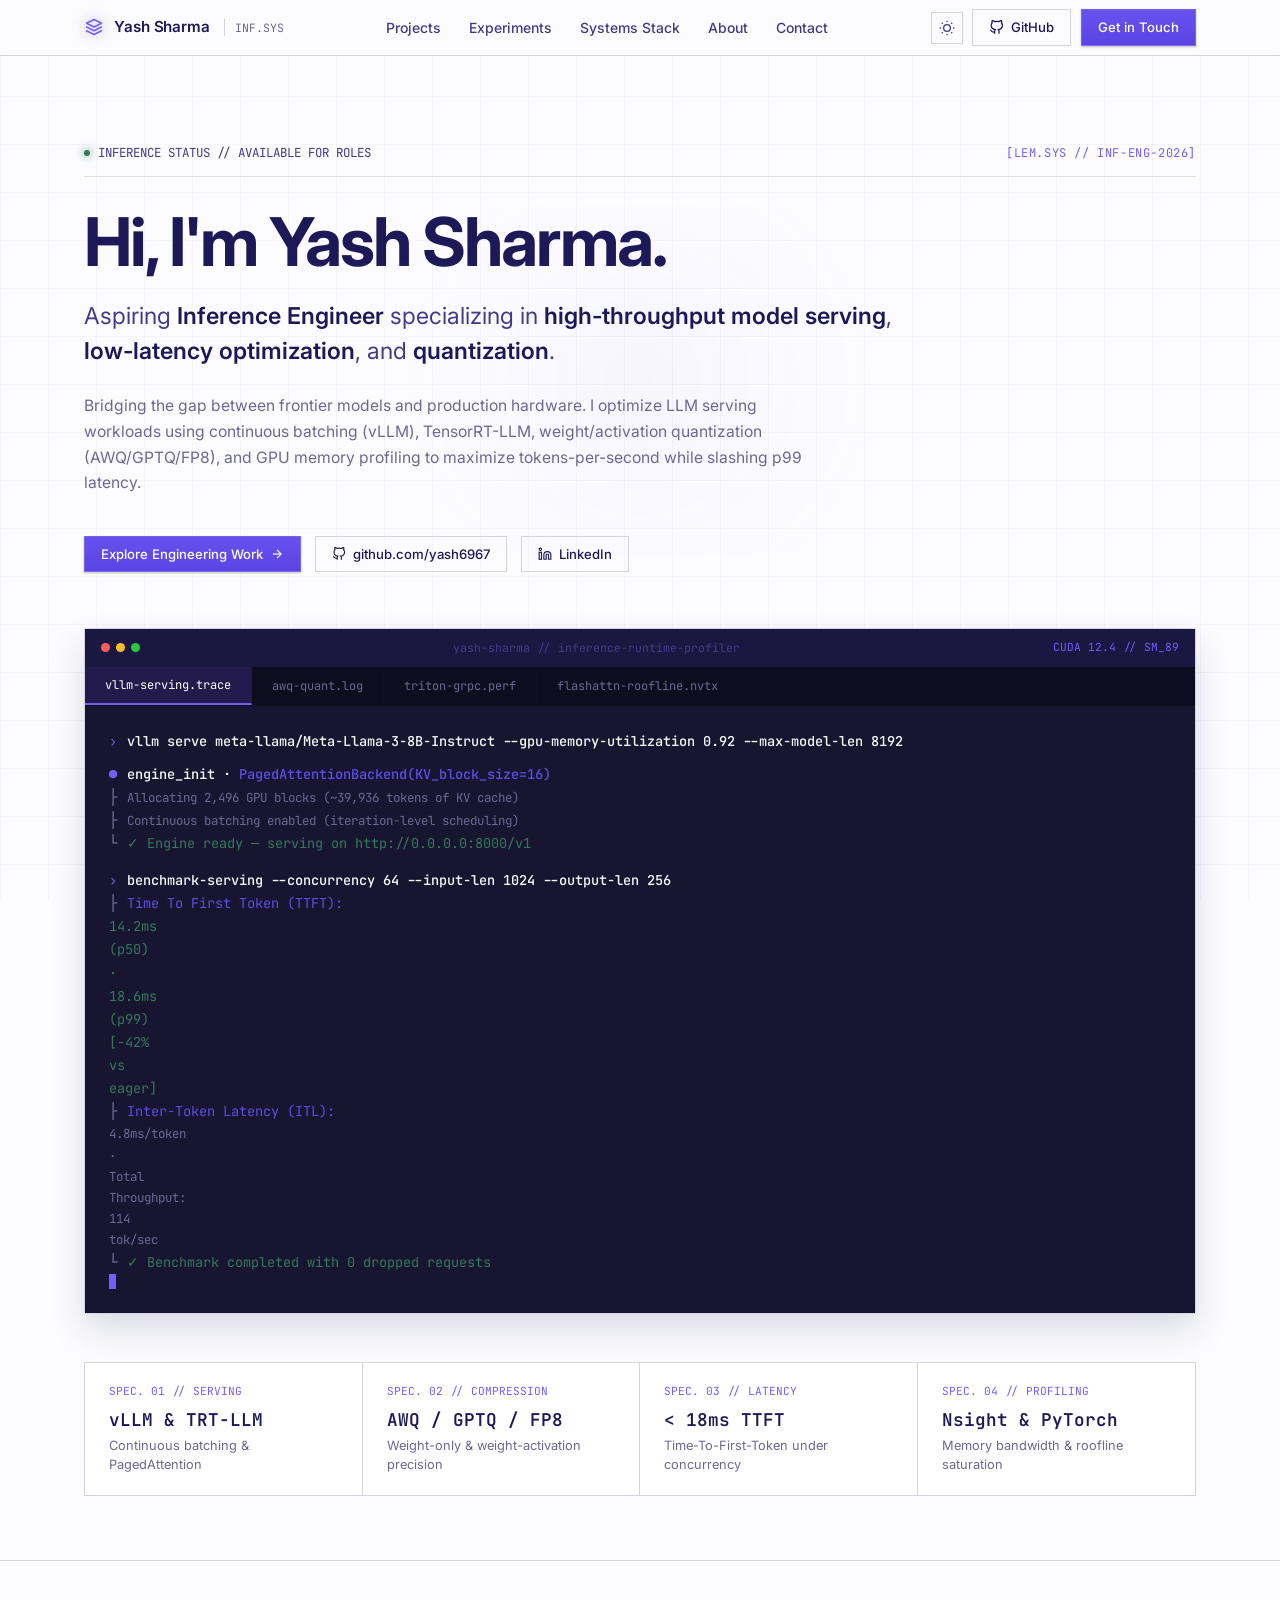
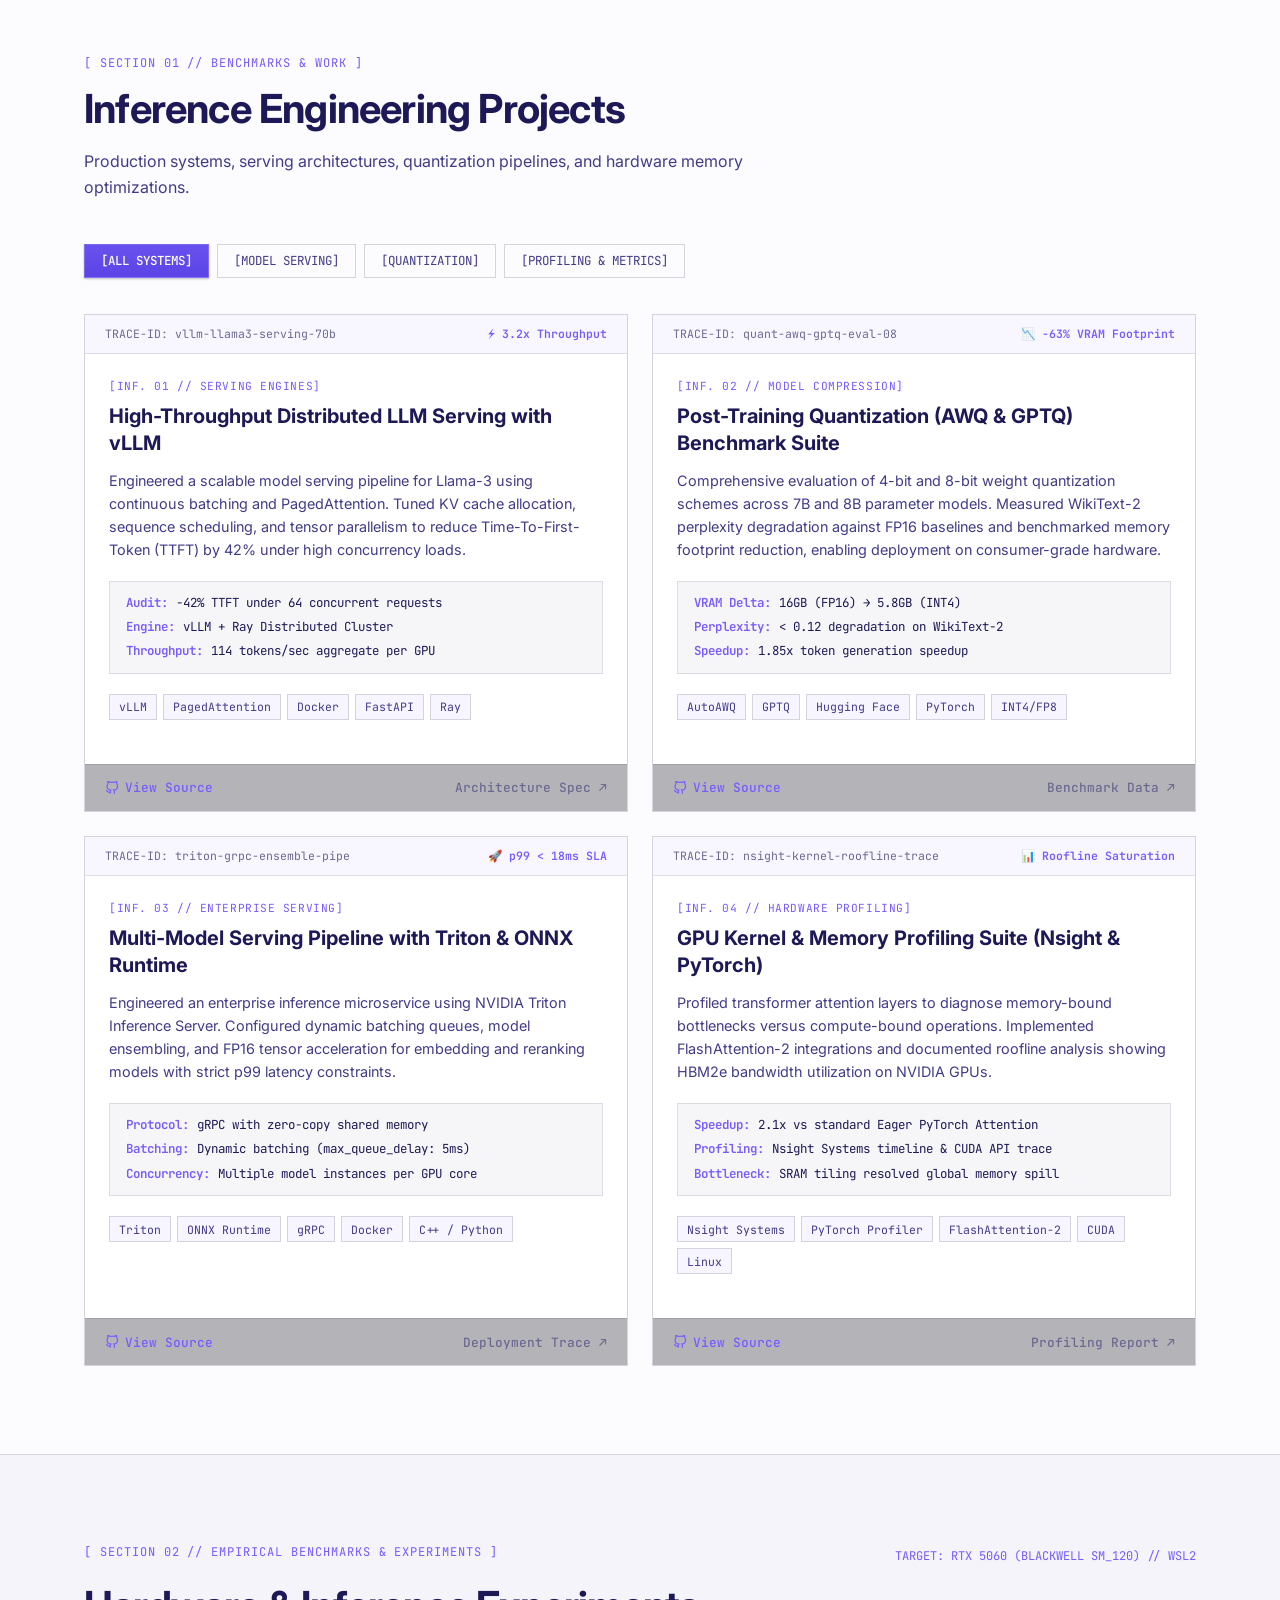
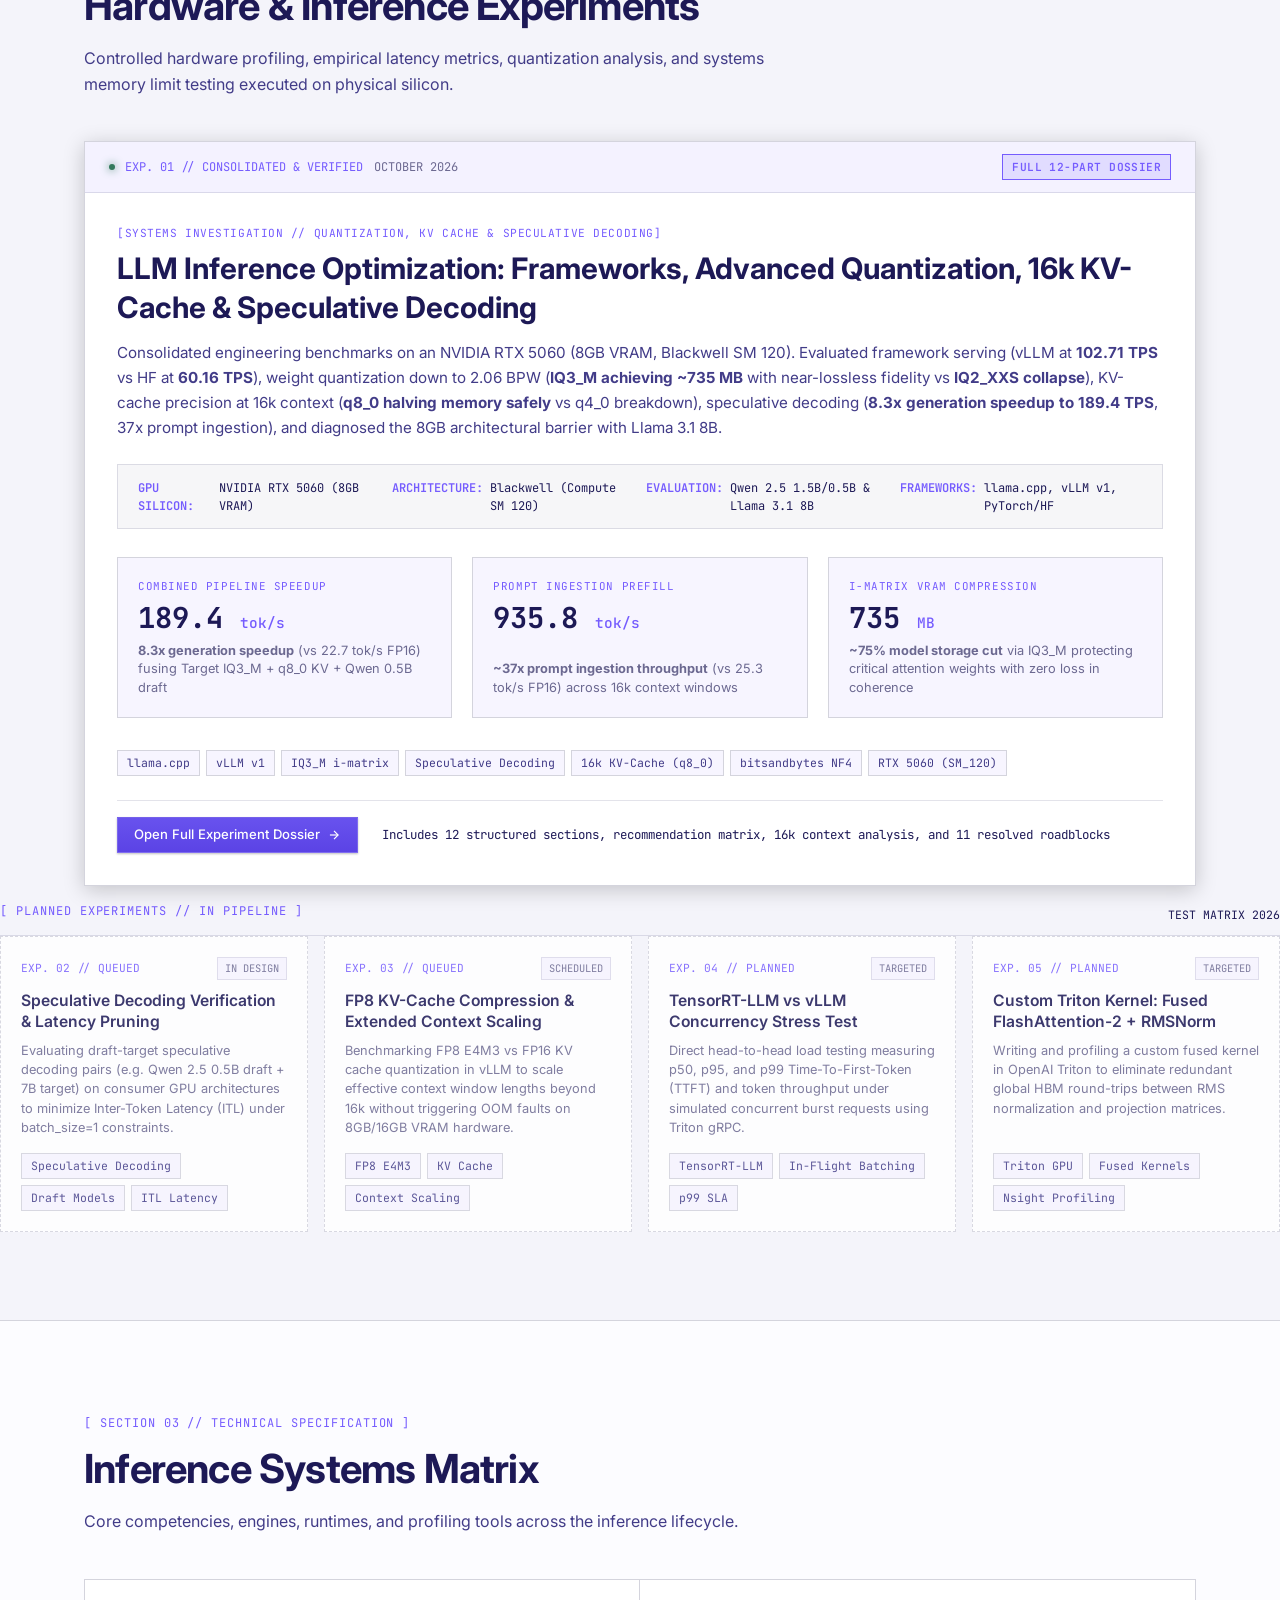
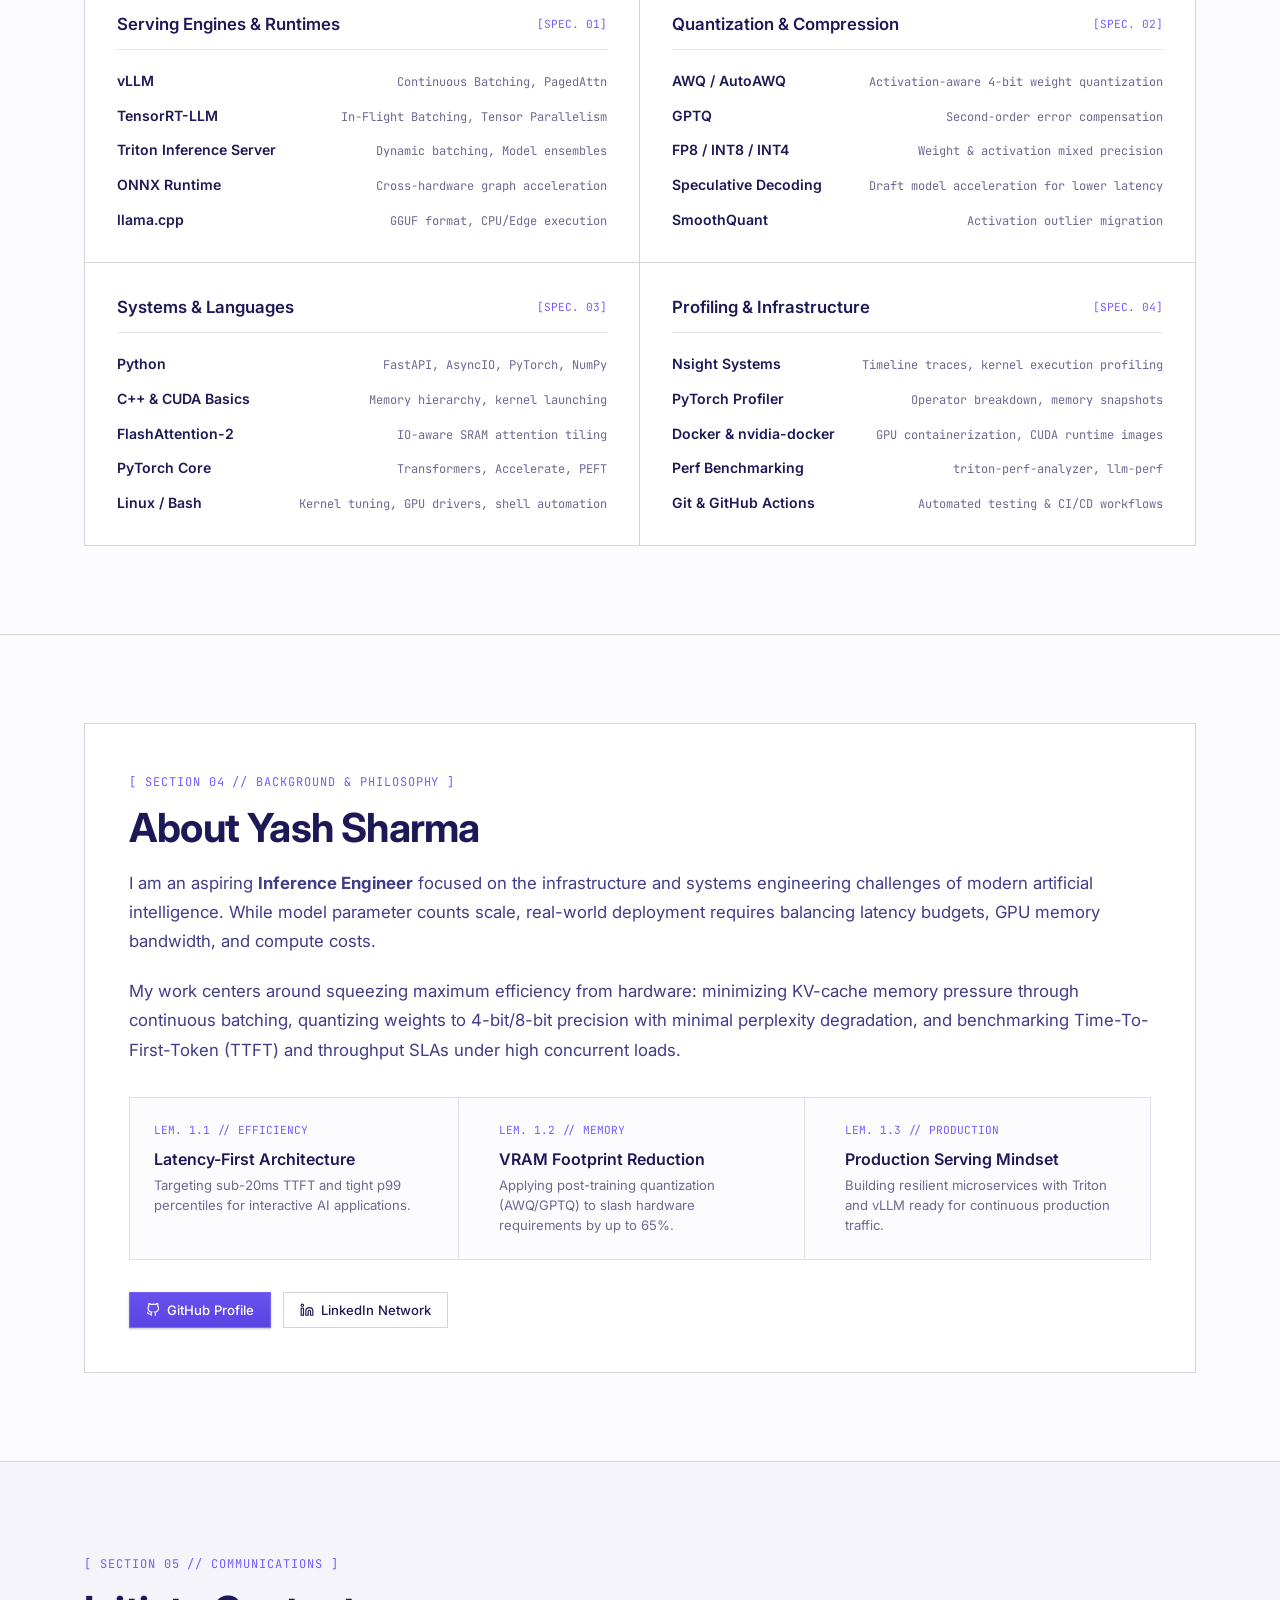
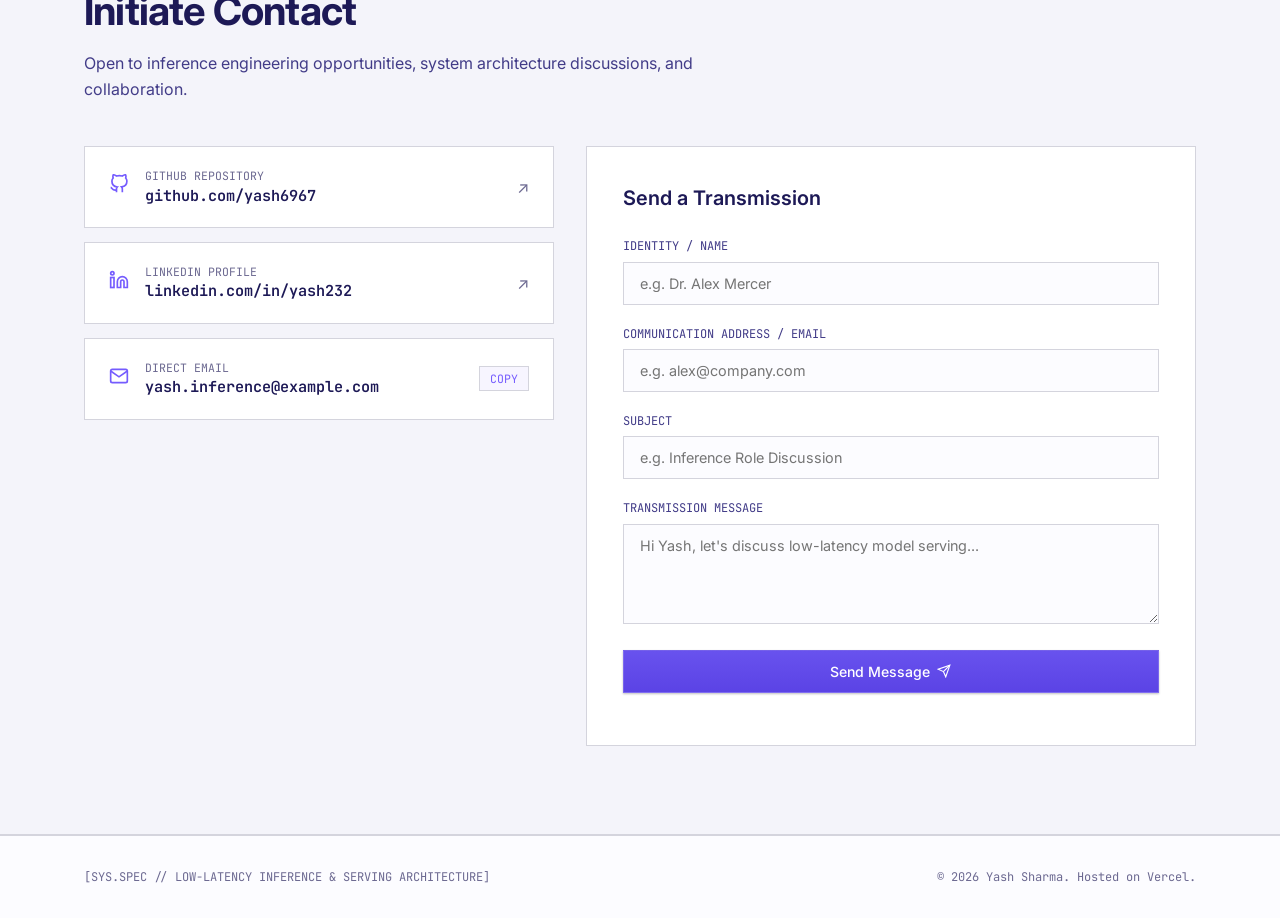
==== index.html @ 219e2f4c "Initial portfolio with Lemma design system and Experiment 01 dossier" ====
<!DOCTYPE html>
<html lang="en" data-theme="dark">
<head>
  <meta charset="UTF-8">
  <meta name="viewport" content="width=device-width, initial-scale=1.0">
  <title>Yash Sharma | Inference & AI Systems Engineer</title>
  <meta name="description" content="Portfolio of Yash Sharma - Aspiring Inference Engineer specializing in high-throughput model serving, quantization (AWQ/GPTQ), and low-latency systems.">
  
  <!-- Favicon -->
  <link rel="icon" href="data:image/svg+xml,<svg xmlns=%22http://www.w3.org/2000/svg%22 viewBox=%220 0 24 24%22 fill=%22none%22 stroke=%22%23755CFE%22 stroke-width=%222%22><polygon points=%2213 2 3 14 12 14 11 22 21 10 12 10 13 2%22/></svg>">
  
  <!-- Fonts -->
  <link rel="preconnect" href="https://fonts.googleapis.com">
  <link rel="preconnect" href="https://fonts.gstatic.com" crossorigin>
  <link href="https://fonts.googleapis.com/css2?family=Inter:wght@400;500;600;700&family=JetBrains+Mono:wght@400;500;600&display=swap" rel="stylesheet">
  
  <!-- Styles -->
  <link rel="stylesheet" href="style.css">
</head>
<body>

  <!-- Navigation (Lemma Style) -->
  <header class="navbar" id="navbar">
    <div class="nav-container">
      
      <div class="nav-brand">
        <a href="#hero" class="brand-cube" title="Yash Sharma">
          <!-- Lemma-inspired isometric precision emblem -->
          <svg viewBox="0 0 24 24" fill="none" stroke="currentColor" stroke-width="2" stroke-linecap="round" stroke-linejoin="round">
            <path d="M12 2L2 7l10 5 10-5-10-5z"></path>
            <path d="M2 17l10 5 10-5"></path>
            <path d="M2 12l10 5 10-5"></path>
          </svg>
        </a>
        <a href="#hero" class="brand-title">Yash Sharma</a>
        <span class="brand-spec font-mono">INF.SYS</span>
      </div>

      <nav class="nav-links" id="nav-links">
        <a href="#projects" class="nav-link">Projects</a>
        <a href="#experiments" class="nav-link">Experiments</a>
        <a href="#skills" class="nav-link">Systems Stack</a>
        <a href="#about" class="nav-link">About</a>
        <a href="#contact" class="nav-link">Contact</a>
      </nav>

      <div class="nav-actions">
        <button id="theme-toggle" class="theme-btn" aria-label="Toggle theme" title="Toggle Theme">
          <svg class="sun-icon" viewBox="0 0 24 24" width="16" height="16" stroke="currentColor" stroke-width="2" fill="none">
            <circle cx="12" cy="12" r="5"></circle>
            <line x1="12" y1="1" x2="12" y2="3"></line>
            <line x1="12" y1="21" x2="12" y2="23"></line>
            <line x1="4.22" y1="4.22" x2="5.64" y2="5.64"></line>
            <line x1="18.36" y1="18.36" x2="19.78" y2="19.78"></line>
            <line x1="1" y1="12" x2="3" y2="12"></line>
            <line x1="21" y1="12" x2="23" y2="12"></line>
            <line x1="4.22" y1="19.78" x2="5.64" y2="18.36"></line>
            <line x1="18.36" y1="5.64" x2="19.78" y2="4.22"></line>
          </svg>
          <svg class="moon-icon" viewBox="0 0 24 24" width="16" height="16" stroke="currentColor" stroke-width="2" fill="none">
            <path d="M21 12.79A9 9 0 1 1 11.21 3 7 7 0 0 0 21 12.79z"></path>
          </svg>
        </button>

        <a href="https://github.com/yash6967/" target="_blank" rel="noopener noreferrer" class="btn-lemma" title="GitHub">
          <svg viewBox="0 0 24 24" width="15" height="15" stroke="currentColor" stroke-width="2" fill="none"><path d="M9 19c-5 1.5-5-2.5-7-3m14 6v-3.87a3.37 3.37 0 0 0-.94-2.61c3.14-.35 6.44-1.54 6.44-7A5.44 5.44 0 0 0 20 4.77 5.07 5.07 0 0 0 19.91 1S18.73.65 16 2.48a13.38 13.38 0 0 0-7 0C6.27.65 5.09 1 5.09 1A5.07 5.07 0 0 0 5 4.77a5.44 5.44 0 0 0-1.5 3.78c0 5.42 3.3 6.61 6.44 7A3.37 3.37 0 0 0 9 18.13V22"></path></svg>
          <span>GitHub</span>
        </a>

        <a href="#contact" class="btn-lemma btn-lemma-primary">
          <span>Get in Touch</span>
        </a>

        <button class="mobile-toggle" id="mobile-toggle" aria-label="Toggle Mobile Menu">
          <span></span>
          <span></span>
          <span></span>
        </button>
      </div>

    </div>
  </header>

  <main>
    <!-- Hero Section -->
    <section class="hero-section" id="hero">
      <div class="hero-glow"></div>
      <div class="container">
        
        <div class="hero-header-box">
          <div class="status-indicator">
            <span class="pulse-dot"></span>
            <span>INFERENCE STATUS // AVAILABLE FOR ROLES</span>
          </div>
          <div class="hero-coords font-mono">[LEM.SYS // INF-ENG-2026]</div>
        </div>

        <h1 class="hero-title">
          Hi, I'm <span class="hero-gradient">Yash Sharma</span>.
        </h1>
        
        <p class="hero-subhead">
          Aspiring <strong>Inference Engineer</strong> specializing in 
          <strong>high-throughput model serving</strong>, 
          <strong>low-latency optimization</strong>, and <strong>quantization</strong>.
        </p>

        <p class="hero-narrative">
          Bridging the gap between frontier models and production hardware. I optimize LLM serving workloads using continuous batching (vLLM), TensorRT-LLM, weight/activation quantization (AWQ/GPTQ/FP8), and GPU memory profiling to maximize tokens-per-second while slashing p99 latency.
        </p>

        <div class="hero-actions">
          <a href="#projects" class="btn-lemma btn-lemma-primary">
            <span>Explore Engineering Work</span>
            <svg viewBox="0 0 24 24" width="14" height="14" stroke="currentColor" stroke-width="2" fill="none"><line x1="5" y1="12" x2="19" y2="12"></line><polyline points="12 5 19 12 12 19"></polyline></svg>
          </a>
          <a href="https://github.com/yash6967/" target="_blank" rel="noopener noreferrer" class="btn-lemma">
            <svg viewBox="0 0 24 24" width="14" height="14" stroke="currentColor" stroke-width="2" fill="none"><path d="M9 19c-5 1.5-5-2.5-7-3m14 6v-3.87a3.37 3.37 0 0 0-.94-2.61c3.14-.35 6.44-1.54 6.44-7A5.44 5.44 0 0 0 20 4.77 5.07 5.07 0 0 0 19.91 1S18.73.65 16 2.48a13.38 13.38 0 0 0-7 0C6.27.65 5.09 1 5.09 1A5.07 5.07 0 0 0 5 4.77a5.44 5.44 0 0 0-1.5 3.78c0 5.42 3.3 6.61 6.44 7A3.37 3.37 0 0 0 9 18.13V22"></path></svg>
            <span>github.com/yash6967</span>
          </a>
          <a href="https://www.linkedin.com/in/yash232/" target="_blank" rel="noopener noreferrer" class="btn-lemma">
            <svg viewBox="0 0 24 24" width="14" height="14" stroke="currentColor" stroke-width="2" fill="none"><path d="M16 8a6 6 0 0 1 6 6v7h-4v-7a2 2 0 0 0-2-2 2 2 0 0 0-2 2v7h-4v-7a6 6 0 0 1 6-6z"></path><rect x="2" y="9" width="4" height="12"></rect><circle cx="4" cy="4" r="2"></circle></svg>
            <span>LinkedIn</span>
          </a>
        </div>

        <!-- Interactive Lemma-Style Terminal / Trace Inspector -->
        <div class="terminal-window">
          <div class="terminal-header">
            <div class="terminal-dots">
              <span class="dot dot-red"></span>
              <span class="dot dot-yellow"></span>
              <span class="dot dot-green"></span>
            </div>
            <div class="terminal-title">yash-sharma // inference-runtime-profiler</div>
            <div class="font-mono text-purple" style="font-size: 0.7rem;">CUDA 12.4 // SM_89</div>
          </div>

          <div class="terminal-nav" id="terminal-nav">
            <button class="term-tab active" data-tab="vllm">vllm-serving.trace</button>
            <button class="term-tab" data-tab="awq">awq-quant.log</button>
            <button class="term-tab" data-tab="triton">triton-grpc.perf</button>
            <button class="term-tab" data-tab="flash">flashattn-roofline.nvtx</button>
          </div>

          <div class="terminal-body" id="terminal-content">
            <!-- Dynamic Tab Content filled by JS -->
          </div>
        </div>

        <!-- Lemma-Style Metrics Strip -->
        <div class="stats-table-grid">
          <div class="stats-cell">
            <span class="stats-cell-tag">SPEC. 01 // SERVING</span>
            <div class="stats-cell-val">vLLM & TRT-LLM</div>
            <div class="stats-cell-label">Continuous batching & PagedAttention</div>
          </div>
          <div class="stats-cell">
            <span class="stats-cell-tag">SPEC. 02 // COMPRESSION</span>
            <div class="stats-cell-val">AWQ / GPTQ / FP8</div>
            <div class="stats-cell-label">Weight-only & weight-activation precision</div>
          </div>
          <div class="stats-cell">
            <span class="stats-cell-tag">SPEC. 03 // LATENCY</span>
            <div class="stats-cell-val">&lt; 18ms TTFT</div>
            <div class="stats-cell-label">Time-To-First-Token under concurrency</div>
          </div>
          <div class="stats-cell">
            <span class="stats-cell-tag">SPEC. 04 // PROFILING</span>
            <div class="stats-cell-val">Nsight & PyTorch</div>
            <div class="stats-cell-label">Memory bandwidth & roofline saturation</div>
          </div>
        </div>

      </div>
    </section>

    <!-- Projects Section (Front & Center) -->
    <section class="section" id="projects">
      <div class="container">
        
        <div class="section-header">
          <span class="section-tag">[ SECTION 01 // BENCHMARKS & WORK ]</span>
          <h2 class="section-title">Inference Engineering Projects</h2>
          <p class="section-desc">
            Production systems, serving architectures, quantization pipelines, and hardware memory optimizations.
          </p>
        </div>

        <!-- Filter Bar -->
        <div class="filter-bar">
          <button class="filter-btn active" data-filter="all">[ALL SYSTEMS]</button>
          <button class="filter-btn" data-filter="serving">[MODEL SERVING]</button>
          <button class="filter-btn" data-filter="quantization">[QUANTIZATION]</button>
          <button class="filter-btn" data-filter="benchmarking">[PROFILING & METRICS]</button>
        </div>

        <!-- Projects Grid -->
        <div class="projects-grid" id="projects-grid">

          <!-- Project 1 -->
          <article class="project-card" data-category="serving">
            <div class="project-topbar">
              <span class="trace-id">TRACE-ID: vllm-llama3-serving-70b</span>
              <span class="trace-metric">⚡ 3.2x Throughput</span>
            </div>
            <div class="project-content">
              <span class="project-cat-tag">[INF. 01 // SERVING ENGINES]</span>
              <h3 class="project-title">High-Throughput Distributed LLM Serving with vLLM</h3>
              <p class="project-desc">
                Engineered a scalable model serving pipeline for Llama-3 using continuous batching and PagedAttention. Tuned KV cache allocation, sequence scheduling, and tensor parallelism to reduce Time-To-First-Token (TTFT) by 42% under high concurrency loads.
              </p>
              
              <div class="project-audit-box">
                <div class="audit-row"><span class="audit-label">Audit:</span> <span class="audit-val">-42% TTFT under 64 concurrent requests</span></div>
                <div class="audit-row"><span class="audit-label">Engine:</span> <span class="audit-val">vLLM + Ray Distributed Cluster</span></div>
                <div class="audit-row"><span class="audit-label">Throughput:</span> <span class="audit-val">114 tokens/sec aggregate per GPU</span></div>
              </div>

              <div class="tech-tags">
                <span class="tag">vLLM</span>
                <span class="tag">PagedAttention</span>
                <span class="tag">Docker</span>
                <span class="tag">FastAPI</span>
                <span class="tag">Ray</span>
              </div>
            </div>
            <div class="project-footer">
              <a href="https://github.com/yash6967/" target="_blank" rel="noopener noreferrer" class="card-link">
                <svg viewBox="0 0 24 24" width="14" height="14" stroke="currentColor" stroke-width="2" fill="none"><path d="M9 19c-5 1.5-5-2.5-7-3m14 6v-3.87a3.37 3.37 0 0 0-.94-2.61c3.14-.35 6.44-1.54 6.44-7A5.44 5.44 0 0 0 20 4.77 5.07 5.07 0 0 0 19.91 1S18.73.65 16 2.48a13.38 13.38 0 0 0-7 0C6.27.65 5.09 1 5.09 1A5.07 5.07 0 0 0 5 4.77a5.44 5.44 0 0 0-1.5 3.78c0 5.42 3.3 6.61 6.44 7A3.37 3.37 0 0 0 9 18.13V22"></path></svg>
                <span>View Source</span>
              </a>
              <a href="#contact" class="card-link secondary">
                <span>Architecture Spec ↗</span>
              </a>
            </div>
          </article>

          <!-- Project 2 -->
          <article class="project-card" data-category="quantization">
            <div class="project-topbar">
              <span class="trace-id">TRACE-ID: quant-awq-gptq-eval-08</span>
              <span class="trace-metric">📉 -63% VRAM Footprint</span>
            </div>
            <div class="project-content">
              <span class="project-cat-tag">[INF. 02 // MODEL COMPRESSION]</span>
              <h3 class="project-title">Post-Training Quantization (AWQ & GPTQ) Benchmark Suite</h3>
              <p class="project-desc">
                Comprehensive evaluation of 4-bit and 8-bit weight quantization schemes across 7B and 8B parameter models. Measured WikiText-2 perplexity degradation against FP16 baselines and benchmarked memory footprint reduction, enabling deployment on consumer-grade hardware.
              </p>
              
              <div class="project-audit-box">
                <div class="audit-row"><span class="audit-label">VRAM Delta:</span> <span class="audit-val">16GB (FP16) → 5.8GB (INT4)</span></div>
                <div class="audit-row"><span class="audit-label">Perplexity:</span> <span class="audit-val">&lt; 0.12 degradation on WikiText-2</span></div>
                <div class="audit-row"><span class="audit-label">Speedup:</span> <span class="audit-val">1.85x token generation speedup</span></div>
              </div>

              <div class="tech-tags">
                <span class="tag">AutoAWQ</span>
                <span class="tag">GPTQ</span>
                <span class="tag">Hugging Face</span>
                <span class="tag">PyTorch</span>
                <span class="tag">INT4/FP8</span>
              </div>
            </div>
            <div class="project-footer">
              <a href="https://github.com/yash6967/" target="_blank" rel="noopener noreferrer" class="card-link">
                <svg viewBox="0 0 24 24" width="14" height="14" stroke="currentColor" stroke-width="2" fill="none"><path d="M9 19c-5 1.5-5-2.5-7-3m14 6v-3.87a3.37 3.37 0 0 0-.94-2.61c3.14-.35 6.44-1.54 6.44-7A5.44 5.44 0 0 0 20 4.77 5.07 5.07 0 0 0 19.91 1S18.73.65 16 2.48a13.38 13.38 0 0 0-7 0C6.27.65 5.09 1 5.09 1A5.07 5.07 0 0 0 5 4.77a5.44 5.44 0 0 0-1.5 3.78c0 5.42 3.3 6.61 6.44 7A3.37 3.37 0 0 0 9 18.13V22"></path></svg>
                <span>View Source</span>
              </a>
              <a href="#contact" class="card-link secondary">
                <span>Benchmark Data ↗</span>
              </a>
            </div>
          </article>

          <!-- Project 3 -->
          <article class="project-card" data-category="serving">
            <div class="project-topbar">
              <span class="trace-id">TRACE-ID: triton-grpc-ensemble-pipe</span>
              <span class="trace-metric">🚀 p99 &lt; 18ms SLA</span>
            </div>
            <div class="project-content">
              <span class="project-cat-tag">[INF. 03 // ENTERPRISE SERVING]</span>
              <h3 class="project-title">Multi-Model Serving Pipeline with Triton & ONNX Runtime</h3>
              <p class="project-desc">
                Engineered an enterprise inference microservice using NVIDIA Triton Inference Server. Configured dynamic batching queues, model ensembling, and FP16 tensor acceleration for embedding and reranking models with strict p99 latency constraints.
              </p>
              
              <div class="project-audit-box">
                <div class="audit-row"><span class="audit-label">Protocol:</span> <span class="audit-val">gRPC with zero-copy shared memory</span></div>
                <div class="audit-row"><span class="audit-label">Batching:</span> <span class="audit-val">Dynamic batching (max_queue_delay: 5ms)</span></div>
                <div class="audit-row"><span class="audit-label">Concurrency:</span> <span class="audit-val">Multiple model instances per GPU core</span></div>
              </div>

              <div class="tech-tags">
                <span class="tag">Triton</span>
                <span class="tag">ONNX Runtime</span>
                <span class="tag">gRPC</span>
                <span class="tag">Docker</span>
                <span class="tag">C++ / Python</span>
              </div>
            </div>
            <div class="project-footer">
              <a href="https://github.com/yash6967/" target="_blank" rel="noopener noreferrer" class="card-link">
                <svg viewBox="0 0 24 24" width="14" height="14" stroke="currentColor" stroke-width="2" fill="none"><path d="M9 19c-5 1.5-5-2.5-7-3m14 6v-3.87a3.37 3.37 0 0 0-.94-2.61c3.14-.35 6.44-1.54 6.44-7A5.44 5.44 0 0 0 20 4.77 5.07 5.07 0 0 0 19.91 1S18.73.65 16 2.48a13.38 13.38 0 0 0-7 0C6.27.65 5.09 1 5.09 1A5.07 5.07 0 0 0 5 4.77a5.44 5.44 0 0 0-1.5 3.78c0 5.42 3.3 6.61 6.44 7A3.37 3.37 0 0 0 9 18.13V22"></path></svg>
                <span>View Source</span>
              </a>
              <a href="#contact" class="card-link secondary">
                <span>Deployment Trace ↗</span>
              </a>
            </div>
          </article>

          <!-- Project 4 -->
          <article class="project-card" data-category="benchmarking">
            <div class="project-topbar">
              <span class="trace-id">TRACE-ID: nsight-kernel-roofline-trace</span>
              <span class="trace-metric">📊 Roofline Saturation</span>
            </div>
            <div class="project-content">
              <span class="project-cat-tag">[INF. 04 // HARDWARE PROFILING]</span>
              <h3 class="project-title">GPU Kernel & Memory Profiling Suite (Nsight & PyTorch)</h3>
              <p class="project-desc">
                Profiled transformer attention layers to diagnose memory-bound bottlenecks versus compute-bound operations. Implemented FlashAttention-2 integrations and documented roofline analysis showing HBM2e bandwidth utilization on NVIDIA GPUs.
              </p>
              
              <div class="project-audit-box">
                <div class="audit-row"><span class="audit-label">Speedup:</span> <span class="audit-val">2.1x vs standard Eager PyTorch Attention</span></div>
                <div class="audit-row"><span class="audit-label">Profiling:</span> <span class="audit-val">Nsight Systems timeline & CUDA API trace</span></div>
                <div class="audit-row"><span class="audit-label">Bottleneck:</span> <span class="audit-val">SRAM tiling resolved global memory spill</span></div>
              </div>

              <div class="tech-tags">
                <span class="tag">Nsight Systems</span>
                <span class="tag">PyTorch Profiler</span>
                <span class="tag">FlashAttention-2</span>
                <span class="tag">CUDA</span>
                <span class="tag">Linux</span>
              </div>
            </div>
            <div class="project-footer">
              <a href="https://github.com/yash6967/" target="_blank" rel="noopener noreferrer" class="card-link">
                <svg viewBox="0 0 24 24" width="14" height="14" stroke="currentColor" stroke-width="2" fill="none"><path d="M9 19c-5 1.5-5-2.5-7-3m14 6v-3.87a3.37 3.37 0 0 0-.94-2.61c3.14-.35 6.44-1.54 6.44-7A5.44 5.44 0 0 0 20 4.77 5.07 5.07 0 0 0 19.91 1S18.73.65 16 2.48a13.38 13.38 0 0 0-7 0C6.27.65 5.09 1 5.09 1A5.07 5.07 0 0 0 5 4.77a5.44 5.44 0 0 0-1.5 3.78c0 5.42 3.3 6.61 6.44 7A3.37 3.37 0 0 0 9 18.13V22"></path></svg>
                <span>View Source</span>
              </a>
              <a href="#contact" class="card-link secondary">
                <span>Profiling Report ↗</span>
              </a>
            </div>
          </article>

        </div>

      </div>
    </section>

    <!-- Experiments Section -->
    <section class="section section-alt" id="experiments">
      <div class="container">
        
        <div class="section-header">
          <div style="display: flex; align-items: center; justify-content: space-between; flex-wrap: wrap; gap: 0.5rem; margin-bottom: 0.45rem;">
            <span class="section-tag">[ SECTION 02 // EMPIRICAL BENCHMARKS & EXPERIMENTS ]</span>
            <span class="font-mono text-purple" style="font-size: 0.75rem;">TARGET: RTX 5060 (BLACKWELL SM_120) // WSL2</span>
          </div>
          <h2 class="section-title">Hardware & Inference Experiments</h2>
          <p class="section-desc">
            Controlled hardware profiling, empirical latency metrics, quantization analysis, and systems memory limit testing executed on physical silicon.
          </p>
        </div>

        <div class="experiments-catalog">
          
          <!-- Experiment 1: Active & Live Featured Card -->
          <article class="experiment-card-featured">
            <div class="exp-featured-topbar">
              <div class="exp-id-box">
                <span class="pulse-dot"></span>
                <span class="font-mono text-purple font-bold">EXP. 01 // CONSOLIDATED & VERIFIED</span>
                <span class="exp-date font-mono">OCTOBER 2026</span>
              </div>
              <div class="exp-badge font-mono">
                <span>FULL 12-PART DOSSIER</span>
              </div>
            </div>

            <div class="exp-featured-body">
              <div class="exp-header-meta">
                <span class="project-cat-tag">[SYSTEMS INVESTIGATION // QUANTIZATION, KV CACHE & SPECULATIVE DECODING]</span>
                <h3 class="exp-featured-title">
                  LLM Inference Optimization: Frameworks, Advanced Quantization, 16k KV-Cache & Speculative Decoding
                </h3>
                <p class="exp-featured-summary">
                  Consolidated engineering benchmarks on an NVIDIA RTX 5060 (8GB VRAM, Blackwell SM 120). Evaluated framework serving (vLLM at <strong>102.71 TPS</strong> vs HF at <strong>60.16 TPS</strong>), weight quantization down to 2.06 BPW (<strong>IQ3_M achieving ~735 MB</strong> with near-lossless fidelity vs <strong>IQ2_XXS collapse</strong>), KV-cache precision at 16k context (<strong>q8_0 halving memory safely</strong> vs q4_0 breakdown), speculative decoding (<strong>8.3x generation speedup to 189.4 TPS</strong>, 37x prompt ingestion), and diagnosed the 8GB architectural barrier with Llama 3.1 8B.
                </p>
              </div>

              <!-- Hardware Telemetry Bar -->
              <div class="exp-telemetry-strip font-mono">
                <div class="telemetry-item">
                  <span class="telemetry-k">GPU SILICON:</span>
                  <span class="telemetry-v">NVIDIA RTX 5060 (8GB VRAM)</span>
                </div>
                <div class="telemetry-item">
                  <span class="telemetry-k">ARCHITECTURE:</span>
                  <span class="telemetry-v">Blackwell (Compute SM 120)</span>
                </div>
                <div class="telemetry-item">
                  <span class="telemetry-k">EVALUATION:</span>
                  <span class="telemetry-v">Qwen 2.5 1.5B/0.5B & Llama 3.1 8B</span>
                </div>
                <div class="telemetry-item">
                  <span class="telemetry-k">FRAMEWORKS:</span>
                  <span class="telemetry-v">llama.cpp, vLLM v1, PyTorch/HF</span>
                </div>
              </div>

              <!-- Key Metrics Grid -->
              <div class="exp-metrics-grid">
                <div class="exp-metric-cell">
                  <span class="exp-metric-label">COMBINED PIPELINE SPEEDUP</span>
                  <div class="exp-metric-num">189.4 <span class="unit">tok/s</span></div>
                  <div class="exp-metric-sub"><strong>8.3x generation speedup</strong> (vs 22.7 tok/s FP16) fusing Target IQ3_M + q8_0 KV + Qwen 0.5B draft</div>
                </div>

                <div class="exp-metric-cell">
                  <span class="exp-metric-label">PROMPT INGESTION PREFILL</span>
                  <div class="exp-metric-num">935.8 <span class="unit">tok/s</span></div>
                  <div class="exp-metric-sub"><strong>~37x prompt ingestion throughput</strong> (vs 25.3 tok/s FP16) across 16k context windows</div>
                </div>

                <div class="exp-metric-cell">
                  <span class="exp-metric-label">I-MATRIX VRAM COMPRESSION</span>
                  <div class="exp-metric-num">735 <span class="unit">MB</span></div>
                  <div class="exp-metric-sub"><strong>~75% model storage cut</strong> via IQ3_M protecting critical attention weights with zero loss in coherence</div>
                </div>
              </div>

              <div class="tech-tags" style="margin-bottom: 1.5rem;">
                <span class="tag">llama.cpp</span>
                <span class="tag">vLLM v1</span>
                <span class="tag">IQ3_M i-matrix</span>
                <span class="tag">Speculative Decoding</span>
                <span class="tag">16k KV-Cache (q8_0)</span>
                <span class="tag">bitsandbytes NF4</span>
                <span class="tag">RTX 5060 (SM_120)</span>
              </div>

              <div class="exp-card-actions">
                <a href="experiment-1.html" class="btn-lemma btn-lemma-primary">
                  <span>Open Full Experiment Dossier</span>
                  <svg viewBox="0 0 24 24" width="14" height="14" stroke="currentColor" stroke-width="2" fill="none"><line x1="5" y1="12" x2="19" y2="12"></line><polyline points="12 5 19 12 12 19"></polyline></svg>
                </a>
                <span class="exp-read-time font-mono text-muted">
                  Includes 12 structured sections, recommendation matrix, 16k context analysis, and 11 resolved roadblocks
                </span>
              </div>
            </div>
          </article>
              </div>
            </div>
          </article>

          <!-- Pipeline & Upcoming Experiments Roadmap -->
          <div class="exp-roadmap-header">
            <span class="section-tag">[ PLANNED EXPERIMENTS // IN PIPELINE ]</span>
            <span class="font-mono text-muted" style="font-size: 0.72rem;">TEST MATRIX 2026</span>
          </div>

          <div class="upcoming-experiments-grid">
            
            <!-- Experiment 2 -->
            <div class="experiment-card-queued">
              <div class="exp-queued-topbar font-mono">
                <span class="queued-id">EXP. 02 // QUEUED</span>
                <span class="status-badge-queued">IN DESIGN</span>
              </div>
              <h4 class="queued-title">Speculative Decoding Verification & Latency Pruning</h4>
              <p class="queued-desc">
                Evaluating draft-target speculative decoding pairs (e.g. Qwen 2.5 0.5B draft + 7B target) on consumer GPU architectures to minimize Inter-Token Latency (ITL) under batch_size=1 constraints.
              </p>
              <div class="tech-tags" style="margin-bottom: 0;">
                <span class="tag">Speculative Decoding</span>
                <span class="tag">Draft Models</span>
                <span class="tag">ITL Latency</span>
              </div>
            </div>

            <!-- Experiment 3 -->
            <div class="experiment-card-queued">
              <div class="exp-queued-topbar font-mono">
                <span class="queued-id">EXP. 03 // QUEUED</span>
                <span class="status-badge-queued">SCHEDULED</span>
              </div>
              <h4 class="queued-title">FP8 KV-Cache Compression & Extended Context Scaling</h4>
              <p class="queued-desc">
                Benchmarking FP8 E4M3 vs FP16 KV cache quantization in vLLM to scale effective context window lengths beyond 16k without triggering OOM faults on 8GB/16GB VRAM hardware.
              </p>
              <div class="tech-tags" style="margin-bottom: 0;">
                <span class="tag">FP8 E4M3</span>
                <span class="tag">KV Cache</span>
                <span class="tag">Context Scaling</span>
              </div>
            </div>

            <!-- Experiment 4 -->
            <div class="experiment-card-queued">
              <div class="exp-queued-topbar font-mono">
                <span class="queued-id">EXP. 04 // PLANNED</span>
                <span class="status-badge-queued">TARGETED</span>
              </div>
              <h4 class="queued-title">TensorRT-LLM vs vLLM Concurrency Stress Test</h4>
              <p class="queued-desc">
                Direct head-to-head load testing measuring p50, p95, and p99 Time-To-First-Token (TTFT) and token throughput under simulated concurrent burst requests using Triton gRPC.
              </p>
              <div class="tech-tags" style="margin-bottom: 0;">
                <span class="tag">TensorRT-LLM</span>
                <span class="tag">In-Flight Batching</span>
                <span class="tag">p99 SLA</span>
              </div>
            </div>

            <!-- Experiment 5 -->
            <div class="experiment-card-queued">
              <div class="exp-queued-topbar font-mono">
                <span class="queued-id">EXP. 05 // PLANNED</span>
                <span class="status-badge-queued">TARGETED</span>
              </div>
              <h4 class="queued-title">Custom Triton Kernel: Fused FlashAttention-2 + RMSNorm</h4>
              <p class="queued-desc">
                Writing and profiling a custom fused kernel in OpenAI Triton to eliminate redundant global HBM round-trips between RMS normalization and projection matrices.
              </p>
              <div class="tech-tags" style="margin-bottom: 0;">
                <span class="tag">Triton GPU</span>
                <span class="tag">Fused Kernels</span>
                <span class="tag">Nsight Profiling</span>
              </div>
            </div>

          </div>

        </div>

      </div>
    </section>

    <!-- Skills Section (Lemma Matrix Layout) -->
    <section class="section" id="skills">
      <div class="container">
        
        <div class="section-header">
          <span class="section-tag">[ SECTION 03 // TECHNICAL SPECIFICATION ]</span>
          <h2 class="section-title">Inference Systems Matrix</h2>
          <p class="section-desc">
            Core competencies, engines, runtimes, and profiling tools across the inference lifecycle.
          </p>
        </div>

        <div class="skills-matrix">
          
          <!-- Cell 1 -->
          <div class="skill-matrix-cell">
            <div class="skill-cell-header">
              <h3 class="skill-cat-title">Serving Engines & Runtimes</h3>
              <span class="skill-index-tag">[SPEC. 01]</span>
            </div>
            <div class="skill-items-list">
              <div class="skill-item-row">
                <span class="skill-item-name">vLLM</span>
                <span class="skill-item-detail">Continuous Batching, PagedAttn</span>
              </div>
              <div class="skill-item-row">
                <span class="skill-item-name">TensorRT-LLM</span>
                <span class="skill-item-detail">In-Flight Batching, Tensor Parallelism</span>
              </div>
              <div class="skill-item-row">
                <span class="skill-item-name">Triton Inference Server</span>
                <span class="skill-item-detail">Dynamic batching, Model ensembles</span>
              </div>
              <div class="skill-item-row">
                <span class="skill-item-name">ONNX Runtime</span>
                <span class="skill-item-detail">Cross-hardware graph acceleration</span>
              </div>
              <div class="skill-item-row">
                <span class="skill-item-name">llama.cpp</span>
                <span class="skill-item-detail">GGUF format, CPU/Edge execution</span>
              </div>
            </div>
          </div>

          <!-- Cell 2 -->
          <div class="skill-matrix-cell">
            <div class="skill-cell-header">
              <h3 class="skill-cat-title">Quantization & Compression</h3>
              <span class="skill-index-tag">[SPEC. 02]</span>
            </div>
            <div class="skill-items-list">
              <div class="skill-item-row">
                <span class="skill-item-name">AWQ / AutoAWQ</span>
                <span class="skill-item-detail">Activation-aware 4-bit weight quantization</span>
              </div>
              <div class="skill-item-row">
                <span class="skill-item-name">GPTQ</span>
                <span class="skill-item-detail">Second-order error compensation</span>
              </div>
              <div class="skill-item-row">
                <span class="skill-item-name">FP8 / INT8 / INT4</span>
                <span class="skill-item-detail">Weight & activation mixed precision</span>
              </div>
              <div class="skill-item-row">
                <span class="skill-item-name">Speculative Decoding</span>
                <span class="skill-item-detail">Draft model acceleration for lower latency</span>
              </div>
              <div class="skill-item-row">
                <span class="skill-item-name">SmoothQuant</span>
                <span class="skill-item-detail">Activation outlier migration</span>
              </div>
            </div>
          </div>

          <!-- Cell 3 -->
          <div class="skill-matrix-cell">
            <div class="skill-cell-header">
              <h3 class="skill-cat-title">Systems & Languages</h3>
              <span class="skill-index-tag">[SPEC. 03]</span>
            </div>
            <div class="skill-items-list">
              <div class="skill-item-row">
                <span class="skill-item-name">Python</span>
                <span class="skill-item-detail">FastAPI, AsyncIO, PyTorch, NumPy</span>
              </div>
              <div class="skill-item-row">
                <span class="skill-item-name">C++ & CUDA Basics</span>
                <span class="skill-item-detail">Memory hierarchy, kernel launching</span>
              </div>
              <div class="skill-item-row">
                <span class="skill-item-name">FlashAttention-2</span>
                <span class="skill-item-detail">IO-aware SRAM attention tiling</span>
              </div>
              <div class="skill-item-row">
                <span class="skill-item-name">PyTorch Core</span>
                <span class="skill-item-detail">Transformers, Accelerate, PEFT</span>
              </div>
              <div class="skill-item-row">
                <span class="skill-item-name">Linux / Bash</span>
                <span class="skill-item-detail">Kernel tuning, GPU drivers, shell automation</span>
              </div>
            </div>
          </div>

          <!-- Cell 4 -->
          <div class="skill-matrix-cell">
            <div class="skill-cell-header">
              <h3 class="skill-cat-title">Profiling & Infrastructure</h3>
              <span class="skill-index-tag">[SPEC. 04]</span>
            </div>
            <div class="skill-items-list">
              <div class="skill-item-row">
                <span class="skill-item-name">Nsight Systems</span>
                <span class="skill-item-detail">Timeline traces, kernel execution profiling</span>
              </div>
              <div class="skill-item-row">
                <span class="skill-item-name">PyTorch Profiler</span>
                <span class="skill-item-detail">Operator breakdown, memory snapshots</span>
              </div>
              <div class="skill-item-row">
                <span class="skill-item-name">Docker & nvidia-docker</span>
                <span class="skill-item-detail">GPU containerization, CUDA runtime images</span>
              </div>
              <div class="skill-item-row">
                <span class="skill-item-name">Perf Benchmarking</span>
                <span class="skill-item-detail">triton-perf-analyzer, llm-perf</span>
              </div>
              <div class="skill-item-row">
                <span class="skill-item-name">Git & GitHub Actions</span>
                <span class="skill-item-detail">Automated testing & CI/CD workflows</span>
              </div>
            </div>
          </div>

        </div>

      </div>
    </section>

    <!-- About Section -->
    <section class="section" id="about">
      <div class="container">
        
        <div class="about-box">
          <span class="section-tag">[ SECTION 04 // BACKGROUND & PHILOSOPHY ]</span>
          <h2 class="section-title">About Yash Sharma</h2>
          
          <p class="about-p">
            I am an aspiring <strong>Inference Engineer</strong> focused on the infrastructure and systems engineering challenges of modern artificial intelligence. While model parameter counts scale, real-world deployment requires balancing latency budgets, GPU memory bandwidth, and compute costs.
          </p>

          <p class="about-p">
            My work centers around squeezing maximum efficiency from hardware: minimizing KV-cache memory pressure through continuous batching, quantizing weights to 4-bit/8-bit precision with minimal perplexity degradation, and benchmarking Time-To-First-Token (TTFT) and throughput SLAs under high concurrent loads.
          </p>

          <div class="about-features-grid">
            <div class="about-feature-item">
              <span class="feature-tag">LEM. 1.1 // EFFICIENCY</span>
              <div class="feature-title">Latency-First Architecture</div>
              <div class="feature-desc">Targeting sub-20ms TTFT and tight p99 percentiles for interactive AI applications.</div>
            </div>
            <div class="about-feature-item">
              <span class="feature-tag">LEM. 1.2 // MEMORY</span>
              <div class="feature-title">VRAM Footprint Reduction</div>
              <div class="feature-desc">Applying post-training quantization (AWQ/GPTQ) to slash hardware requirements by up to 65%.</div>
            </div>
            <div class="about-feature-item">
              <span class="feature-tag">LEM. 1.3 // PRODUCTION</span>
              <div class="feature-title">Production Serving Mindset</div>
              <div class="feature-desc">Building resilient microservices with Triton and vLLM ready for continuous production traffic.</div>
            </div>
          </div>

          <div style="display: flex; gap: 0.75rem; flex-wrap: wrap;">
            <a href="https://github.com/yash6967/" target="_blank" rel="noopener noreferrer" class="btn-lemma btn-lemma-primary">
              <svg viewBox="0 0 24 24" width="14" height="14" stroke="currentColor" stroke-width="2" fill="none"><path d="M9 19c-5 1.5-5-2.5-7-3m14 6v-3.87a3.37 3.37 0 0 0-.94-2.61c3.14-.35 6.44-1.54 6.44-7A5.44 5.44 0 0 0 20 4.77 5.07 5.07 0 0 0 19.91 1S18.73.65 16 2.48a13.38 13.38 0 0 0-7 0C6.27.65 5.09 1 5.09 1A5.07 5.07 0 0 0 5 4.77a5.44 5.44 0 0 0-1.5 3.78c0 5.42 3.3 6.61 6.44 7A3.37 3.37 0 0 0 9 18.13V22"></path></svg>
              <span>GitHub Profile</span>
            </a>
            <a href="https://www.linkedin.com/in/yash232/" target="_blank" rel="noopener noreferrer" class="btn-lemma">
              <svg viewBox="0 0 24 24" width="14" height="14" stroke="currentColor" stroke-width="2" fill="none"><path d="M16 8a6 6 0 0 1 6 6v7h-4v-7a2 2 0 0 0-2-2 2 2 0 0 0-2 2v7h-4v-7a6 6 0 0 1 6-6z"></path><rect x="2" y="9" width="4" height="12"></rect><circle cx="4" cy="4" r="2"></circle></svg>
              <span>LinkedIn Network</span>
            </a>
          </div>
        </div>

      </div>
    </section>

    <!-- Contact Section -->
    <section class="section section-alt" id="contact">
      <div class="container">
        
        <div class="section-header">
          <span class="section-tag">[ SECTION 05 // COMMUNICATIONS ]</span>
          <h2 class="section-title">Initiate Contact</h2>
          <p class="section-desc">
            Open to inference engineering opportunities, system architecture discussions, and collaboration.
          </p>
        </div>

        <div class="contact-grid">
          
          <!-- Contact Links -->
          <div class="contact-cards-col">
            
            <a href="https://github.com/yash6967/" target="_blank" rel="noopener noreferrer" class="contact-tile">
              <div class="tile-left">
                <div class="tile-icon">
                  <svg viewBox="0 0 24 24" width="20" height="20" stroke="currentColor" stroke-width="2" fill="none"><path d="M9 19c-5 1.5-5-2.5-7-3m14 6v-3.87a3.37 3.37 0 0 0-.94-2.61c3.14-.35 6.44-1.54 6.44-7A5.44 5.44 0 0 0 20 4.77 5.07 5.07 0 0 0 19.91 1S18.73.65 16 2.48a13.38 13.38 0 0 0-7 0C6.27.65 5.09 1 5.09 1A5.07 5.07 0 0 0 5 4.77a5.44 5.44 0 0 0-1.5 3.78c0 5.42 3.3 6.61 6.44 7A3.37 3.37 0 0 0 9 18.13V22"></path></svg>
                </div>
                <div class="tile-info">
                  <span class="tile-label">GITHUB REPOSITORY</span>
                  <span class="tile-val font-mono">github.com/yash6967</span>
                </div>
              </div>
              <span class="tile-arrow">↗</span>
            </a>

            <a href="https://www.linkedin.com/in/yash232/" target="_blank" rel="noopener noreferrer" class="contact-tile">
              <div class="tile-left">
                <div class="tile-icon">
                  <svg viewBox="0 0 24 24" width="20" height="20" stroke="currentColor" stroke-width="2" fill="none"><path d="M16 8a6 6 0 0 1 6 6v7h-4v-7a2 2 0 0 0-2-2 2 2 0 0 0-2 2v7h-4v-7a6 6 0 0 1 6-6z"></path><rect x="2" y="9" width="4" height="12"></rect><circle cx="4" cy="4" r="2"></circle></svg>
                </div>
                <div class="tile-info">
                  <span class="tile-label">LINKEDIN PROFILE</span>
                  <span class="tile-val font-mono">linkedin.com/in/yash232</span>
                </div>
              </div>
              <span class="tile-arrow">↗</span>
            </a>

            <div class="contact-tile" id="email-copy-card" role="button" tabindex="0" title="Click to copy email address">
              <div class="tile-left">
                <div class="tile-icon">
                  <svg viewBox="0 0 24 24" width="20" height="20" stroke="currentColor" stroke-width="2" fill="none"><path d="M4 4h16c1.1 0 2 .9 2 2v12c0 1.1-.9 2-2 2H4c-1.1 0-2-.9-2-2V6c0-1.1.9-2 2-2z"></path><polyline points="22,6 12,13 2,6"></polyline></svg>
                </div>
                <div class="tile-info">
                  <span class="tile-label">DIRECT EMAIL</span>
                  <span class="tile-val font-mono" id="email-address">yash.inference@example.com</span>
                </div>
              </div>
              <span class="tile-copy-badge" id="copy-btn-text">COPY</span>
            </div>

          </div>

          <!-- Contact Form -->
          <form class="contact-form-box" id="contact-form">
            <h3 class="form-title">Send a Transmission</h3>
            
            <div class="form-group">
              <label for="name" class="form-label">IDENTITY / NAME</label>
              <input type="text" id="name" name="name" class="form-input" placeholder="e.g. Dr. Alex Mercer" required>
            </div>

            <div class="form-group">
              <label for="email" class="form-label">COMMUNICATION ADDRESS / EMAIL</label>
              <input type="email" id="email" name="email" class="form-input" placeholder="e.g. alex@company.com" required>
            </div>

            <div class="form-group">
              <label for="subject" class="form-label">SUBJECT</label>
              <input type="text" id="subject" name="subject" class="form-input" placeholder="e.g. Inference Role Discussion" required>
            </div>

            <div class="form-group">
              <label for="message" class="form-label">TRANSMISSION MESSAGE</label>
              <textarea id="message" name="message" class="form-input form-textarea" rows="4" placeholder="Hi Yash, let's discuss low-latency model serving..." required></textarea>
            </div>

            <button type="submit" class="btn-lemma btn-lemma-primary form-btn-full">
              <span>Send Message</span>
              <svg viewBox="0 0 24 24" width="14" height="14" stroke="currentColor" stroke-width="2" fill="none"><line x1="22" y1="2" x2="11" y2="13"></line><polygon points="22 2 15 22 11 13 2 9 22 2"></polygon></svg>
            </button>

            <div class="form-status" id="form-status"></div>
          </form>

        </div>

      </div>
    </section>
  </main>

  <!-- Footer -->
  <footer class="footer">
    <div class="container footer-container">
      <div>
        <span>[SYS.SPEC // LOW-LATENCY INFERENCE & SERVING ARCHITECTURE]</span>
      </div>
      <div>
        <span>© <span id="year"></span> Yash Sharma. Hosted on Vercel.</span>
      </div>
    </div>
  </footer>

  <!-- Script -->
  <script src="script.js"></script>
</body>
</html>
---- style.css ----
/* ==========================================================================
   Design Tokens & CSS Variables (Inspired by Lemma | uselemma.ai)
   ========================================================================== */
:root {
  /* Lemma Signature Palette - Dark Theme Default */
  --bg-primary: #090814;
  --bg-secondary: #0f0d22;
  --bg-surface: #14112d;
  --bg-surface-hover: #1c183e;
  --bg-plate: #1a1639;
  --bg-plate-subtle: rgba(117, 92, 254, 0.05);

  /* Lemma Purple / Indigo Accents */
  --brand-deep: #1D1956;
  --brand-purple: #755CFE;
  --brand-purple-rgb: 117, 92, 254;
  --brand-purple-hover: #8b74ff;
  --brand-indigo: #5D4EE7;
  --brand-violet: #322C8A;
  --brand-gradient: linear-gradient(180deg, #6852ee 0%, #5b43e5 100%);
  --brand-gradient-hover: linear-gradient(180deg, #725cf5 0%, #634be9 100%);

  /* Borders & Lines - Mathematical Hairlines */
  --border-line: rgba(117, 92, 254, 0.22);
  --border-hairline: rgba(255, 255, 255, 0.08);
  --border-focus: #755CFE;

  /* Typography Colors */
  --text-primary: #ffffff;
  --text-secondary: #b4b1cc;
  --text-muted: #6C6991;
  --text-code: #adaff9;

  /* Status Indicators */
  --status-success: #3fc155;
  --status-warning: #febc2e;
  --status-error: #f76685;

  /* Typography */
  --font-sans: 'Inter', -apple-system, BlinkMacSystemFont, "Segoe UI", Roboto, sans-serif;
  --font-mono: 'JetBrains Mono', ui-monospace, Menlo, Monaco, Consolas, monospace;

  /* Lemma Precision Radius (Sharp Architectural Styling) */
  --radius-none: 0px;
  --radius-sm: 2px;
  --radius-md: 4px;
  --radius-full: 9999px;

  --max-width: 1160px;
  --transition: all 150ms cubic-bezier(0.16, 1, 0.3, 1);
}

/* Light Theme Variables (Exact Lemma Light Colors) */
[data-theme="light"] {
  --bg-primary: #fcfcff;
  --bg-secondary: #f4f4fa;
  --bg-surface: #ffffff;
  --bg-surface-hover: #f1f0fa;
  --bg-plate: #edeaff;
  --bg-plate-subtle: rgba(117, 92, 254, 0.06);

  --border-line: #D4D4DD;
  --border-hairline: rgba(29, 25, 86, 0.12);
  --border-focus: #755CFE;

  --text-primary: #1D1956;
  --text-secondary: #423C88;
  --text-muted: #6C6991;
  --text-code: #5D4EE7;

  --status-success: #33795c;
  --status-warning: #b45309;
  --status-error: #e01e5a;
}

/* ==========================================================================
   Global Reset & Base
   ========================================================================== */
*, *::before, *::after {
  box-sizing: border-box;
  margin: 0;
  padding: 0;
}

html {
  scroll-behavior: smooth;
  font-size: 16px;
  color-scheme: dark;
}

html[data-theme="light"] {
  color-scheme: light;
}

body {
  font-family: var(--font-sans);
  background-color: var(--bg-primary);
  color: var(--text-primary);
  line-height: 1.5;
  -webkit-font-smoothing: antialiased;
  -moz-osx-font-smoothing: grayscale;
  overflow-x: hidden;
  transition: background-color 0.25s ease, color 0.25s ease;
}

/* Background Subtle Technical Grid */
body::before {
  content: '';
  position: fixed;
  inset: 0;
  background-image: 
    linear-gradient(to right, rgba(117, 92, 254, 0.03) 1px, transparent 1px),
    linear-gradient(to bottom, rgba(117, 92, 254, 0.03) 1px, transparent 1px);
  background-size: 48px 48px;
  pointer-events: none;
  z-index: 0;
}

[data-theme="light"] body::before {
  background-image: 
    linear-gradient(to right, rgba(29, 25, 86, 0.03) 1px, transparent 1px),
    linear-gradient(to bottom, rgba(29, 25, 86, 0.03) 1px, transparent 1px);
}

a {
  color: inherit;
  text-decoration: none;
}

ul {
  list-style: none;
}

button, input, textarea {
  font-family: inherit;
  font-size: inherit;
}

.font-mono {
  font-family: var(--font-mono);
}

.container {
  width: 100%;
  max-width: var(--max-width);
  margin: 0 auto;
  padding: 0 1.5rem;
  position: relative;
  z-index: 1;
}

/* Lemma Style Highlight & Accents */
.text-purple {
  color: var(--brand-purple);
}

.accent-badge {
  font-family: var(--font-mono);
  font-size: 0.75rem;
  letter-spacing: 0.06em;
  color: var(--brand-purple);
  background: var(--bg-plate-subtle);
  border: 0.5px solid var(--border-line);
  padding: 0.25rem 0.6rem;
  display: inline-flex;
  align-items: center;
  gap: 0.4rem;
  border-radius: var(--radius-none);
}

/* ==========================================================================
   Header & Navigation (Lemma Style)
   ========================================================================== */
.navbar {
  position: sticky;
  top: 0;
  z-index: 1000;
  height: 56px;
  background-color: rgba(9, 8, 20, 0.85);
  backdrop-filter: blur(16px) saturate(180%);
  -webkit-backdrop-filter: blur(16px) saturate(180%);
  border-bottom: 0.5px solid var(--border-line);
  transition: background-color 0.25s ease, border-color 0.25s ease;
}

[data-theme="light"] .navbar {
  background-color: rgba(252, 252, 255, 0.88);
}

.nav-container {
  max-width: var(--max-width);
  margin: 0 auto;
  height: 100%;
  padding: 0 1.5rem;
  display: flex;
  align-items: center;
  justify-content: space-between;
}

.nav-brand {
  display: flex;
  align-items: center;
  gap: 0.65rem;
}

.brand-cube {
  width: 20px;
  height: 18px;
  position: relative;
  display: inline-flex;
  align-items: center;
  justify-content: center;
}

.brand-cube svg {
  width: 100%;
  height: 100%;
  color: var(--brand-purple);
  filter: drop-shadow(0 0 8px rgba(117, 92, 254, 0.6));
}

.brand-title {
  font-size: 0.95rem;
  font-weight: 600;
  letter-spacing: -0.01em;
  color: var(--text-primary);
}

.brand-spec {
  font-family: var(--font-mono);
  font-size: 0.72rem;
  color: var(--text-muted);
  border-left: 0.5px solid var(--border-line);
  padding-left: 0.6rem;
  margin-left: 0.25rem;
}

.nav-links {
  display: flex;
  align-items: center;
  gap: 1.75rem;
}

.nav-link {
  font-size: 0.875rem;
  font-weight: 500;
  color: var(--text-secondary);
  transition: var(--transition);
  position: relative;
  padding: 0.25rem 0;
}

.nav-link:hover,
.nav-link.active {
  color: var(--brand-purple);
}

.nav-actions {
  display: flex;
  align-items: center;
  gap: 0.6rem;
}

/* Sharp Lemma Action Buttons */
.btn-lemma {
  font-size: 0.82rem;
  font-weight: 500;
  padding: 0.45rem 1rem;
  border-radius: var(--radius-none);
  border: 0.5px solid var(--border-line);
  background: linear-gradient(180deg, rgba(255, 255, 255, 0.02) 0%, rgba(255, 255, 255, 0.00) 100%);
  color: var(--text-primary);
  display: inline-flex;
  align-items: center;
  gap: 0.45rem;
  cursor: pointer;
  transition: var(--transition);
  text-decoration: none;
}

.btn-lemma:hover {
  background: linear-gradient(180deg, rgba(255, 255, 255, 0.06) 0%, rgba(255, 255, 255, 0.02) 100%);
  border-color: rgba(117, 92, 254, 0.45);
  color: var(--text-primary);
}

.btn-lemma-primary {
  background: linear-gradient(180deg, #6852ee 0%, #5b43e5 100%);
  border: 0.5px solid rgba(255, 255, 255, 0.16);
  color: #ffffff;
  font-weight: 500;
  transition: var(--transition);
  box-shadow: 0 1px 2px rgba(0, 0, 0, 0.25);
}

.btn-lemma-primary:hover {
  background: linear-gradient(180deg, #725cf5 0%, #634be9 100%);
  border-color: rgba(255, 255, 255, 0.3);
  color: #ffffff;
}

.theme-btn {
  background: transparent;
  border: 0.5px solid var(--border-line);
  color: var(--text-secondary);
  width: 32px;
  height: 32px;
  border-radius: var(--radius-none);
  display: flex;
  align-items: center;
  justify-content: center;
  cursor: pointer;
  transition: var(--transition);
}

.theme-btn:hover {
  border-color: var(--brand-purple);
  color: var(--brand-purple);
}

/* Theme toggle icon switching */
.sun-icon { display: none; }
.moon-icon { display: block; }
[data-theme="light"] .sun-icon { display: block; }
[data-theme="light"] .moon-icon { display: none; }

.mobile-toggle {
  display: none;
  background: transparent;
  border: 0.5px solid var(--border-line);
  width: 32px;
  height: 32px;
  cursor: pointer;
  flex-direction: column;
  align-items: center;
  justify-content: center;
  gap: 4px;
}

.mobile-toggle span {
  width: 14px;
  height: 1.5px;
  background-color: var(--text-primary);
  transition: var(--transition);
}

/* ==========================================================================
   Hero Section (Lemma Architectural Typography)
   ========================================================================== */
.hero-section {
  padding: 5.5rem 0 4rem;
  position: relative;
  border-bottom: 0.5px solid var(--border-line);
}

.hero-glow {
  position: absolute;
  top: 10%;
  left: 50%;
  transform: translateX(-50%);
  width: 600px;
  height: 350px;
  background: radial-gradient(circle, rgba(117, 92, 254, 0.04) 0%, transparent 70%);
  pointer-events: none;
  z-index: 0;
}

.hero-header-box {
  display: flex;
  align-items: center;
  justify-content: space-between;
  margin-bottom: 1.75rem;
  border-bottom: 0.5px solid var(--border-hairline);
  padding-bottom: 0.85rem;
}

.status-indicator {
  display: inline-flex;
  align-items: center;
  gap: 0.5rem;
  font-family: var(--font-mono);
  font-size: 0.78rem;
  color: var(--text-secondary);
}

.pulse-dot {
  width: 6px;
  height: 6px;
  border-radius: 50%;
  background-color: var(--status-success);
  box-shadow: 0 0 8px var(--status-success);
}

.hero-coords {
  font-family: var(--font-mono);
  font-size: 0.75rem;
  color: var(--brand-purple);
  letter-spacing: 0.05em;
}

.hero-title {
  font-size: clamp(2.4rem, 5.5vw, 4.2rem);
  font-weight: 700;
  line-height: 1.1;
  letter-spacing: -0.03em;
  margin-bottom: 1.25rem;
}

.hero-gradient {
  background: linear-gradient(180deg, #ffffff 75%, #dedbf8 100%);
  -webkit-background-clip: text;
  -webkit-text-fill-color: transparent;
}

[data-theme="light"] .hero-gradient {
  background: linear-gradient(180deg, #1D1956 75%, #352d75 100%);
  -webkit-background-clip: text;
  -webkit-text-fill-color: transparent;
}

.hero-subhead {
  font-size: clamp(1.15rem, 2.2vw, 1.45rem);
  font-weight: 400;
  color: var(--text-secondary);
  line-height: 1.5;
  max-width: 820px;
  margin-bottom: 1.5rem;
}

.hero-subhead strong {
  color: var(--text-primary);
  font-weight: 600;
}

.hero-narrative {
  font-size: 0.98rem;
  color: var(--text-muted);
  max-width: 740px;
  line-height: 1.65;
  margin-bottom: 2.5rem;
}

.hero-actions {
  display: flex;
  align-items: center;
  flex-wrap: wrap;
  gap: 0.85rem;
  margin-bottom: 3.5rem;
}

/* ==========================================================================
   Interactive Trace Terminal (Lemma Signature Element)
   ========================================================================== */
.terminal-window {
  border: 0.5px solid var(--border-line);
  background: #0d0c1d;
  border-radius: var(--radius-none);
  overflow: hidden;
  box-shadow: 0 16px 36px rgba(0, 0, 0, 0.4);
  margin-top: 1.5rem;
}

[data-theme="light"] .terminal-window {
  background: #17152f;
  box-shadow: 0 16px 32px rgba(29, 25, 86, 0.15);
}

.terminal-header {
  height: 38px;
  background: rgba(29, 25, 86, 0.45);
  border-bottom: 0.5px solid var(--border-hairline);
  display: flex;
  align-items: center;
  justify-content: space-between;
  padding: 0 1rem;
}

.terminal-dots {
  display: flex;
  align-items: center;
  gap: 6px;
}

.dot {
  width: 9px;
  height: 9px;
  border-radius: 50%;
}
.dot-red { background: #ff5f57; }
.dot-yellow { background: #febc2e; }
.dot-green { background: #28c840; }

.terminal-title {
  font-family: var(--font-mono);
  font-size: 0.72rem;
  color: var(--text-secondary);
}

.terminal-nav {
  display: flex;
  align-items: center;
  background: rgba(9, 8, 20, 0.6);
  border-bottom: 0.5px solid var(--border-hairline);
  overflow-x: auto;
}

.term-tab {
  padding: 0.6rem 1.25rem;
  font-family: var(--font-mono);
  font-size: 0.75rem;
  background: transparent;
  border: none;
  border-right: 0.5px solid var(--border-hairline);
  color: var(--text-muted);
  cursor: pointer;
  transition: var(--transition);
  white-space: nowrap;
}

.term-tab:hover {
  color: var(--text-primary);
  background: rgba(117, 92, 254, 0.08);
}

.term-tab.active {
  color: #ffffff;
  background: rgba(117, 92, 254, 0.2);
  border-bottom: 2px solid var(--brand-purple);
}

.terminal-body {
  padding: 1.5rem;
  font-family: var(--font-mono);
  font-size: 0.85rem;
  line-height: 1.7;
  color: #f7faff;
  min-height: 240px;
}

.term-line {
  display: grid;
  grid-template-columns: 2.2ch 1fr;
  align-items: baseline;
}

.term-prompt {
  color: var(--brand-purple);
  user-select: none;
}

.term-cmd {
  color: #f7faff;
  font-weight: 500;
}

.term-branch {
  color: var(--text-muted);
  user-select: none;
}

.term-success {
  color: var(--status-success);
}

.term-meta {
  color: var(--text-muted);
  font-size: 0.78rem;
}

.term-code {
  color: var(--text-code);
}

.term-cursor {
  display: inline-block;
  width: 0.55em;
  height: 1.15em;
  background-color: var(--brand-purple);
  vertical-align: text-bottom;
  animation: cursor-blink 1.2s infinite;
}

@keyframes cursor-blink {
  0%, 100% { opacity: 1; }
  50% { opacity: 0; }
}

/* ==========================================================================
   Lemma-Style Grid Metrics Bar
   ========================================================================== */
.stats-table-grid {
  display: grid;
  grid-template-columns: repeat(4, 1fr);
  border: 0.5px solid var(--border-line);
  background: var(--bg-surface);
  margin-top: 3rem;
}

.stats-cell {
  padding: 1.25rem 1.5rem;
  border-right: 0.5px solid var(--border-line);
  position: relative;
}

.stats-cell:last-child {
  border-right: none;
}

.stats-cell-tag {
  font-family: var(--font-mono);
  font-size: 0.7rem;
  color: var(--brand-purple);
  margin-bottom: 0.4rem;
  display: block;
}

.stats-cell-val {
  font-family: var(--font-mono);
  font-size: 1.1rem;
  font-weight: 600;
  color: var(--text-primary);
  margin-bottom: 0.2rem;
}

.stats-cell-label {
  font-size: 0.8rem;
  color: var(--text-muted);
}

/* ==========================================================================
   Section Layouts
   ========================================================================== */
.section {
  padding: 5.5rem 0;
  position: relative;
  border-bottom: 0.5px solid var(--border-line);
}

.section-alt {
  background-color: var(--bg-secondary);
}

.section-header {
  margin-bottom: 2.75rem;
}

.section-tag {
  font-family: var(--font-mono);
  font-size: 0.75rem;
  letter-spacing: 0.08em;
  color: var(--brand-purple);
  margin-bottom: 0.45rem;
  display: inline-block;
}

.section-title {
  font-size: clamp(1.8rem, 3.2vw, 2.5rem);
  font-weight: 700;
  letter-spacing: -0.02em;
  margin-bottom: 0.65rem;
}

.section-desc {
  font-size: 1rem;
  color: var(--text-secondary);
  max-width: 680px;
  line-height: 1.6;
}

/* ==========================================================================
   Projects Section (Lemma Trace Cards)
   ========================================================================== */
.filter-bar {
  display: flex;
  align-items: center;
  flex-wrap: wrap;
  gap: 0.5rem;
  margin-bottom: 2.25rem;
}

.filter-btn {
  background: linear-gradient(180deg, rgba(255, 255, 255, 0.02) 0%, rgba(255, 255, 255, 0.00) 100%);
  border: 0.5px solid var(--border-line);
  color: var(--text-secondary);
  padding: 0.45rem 1rem;
  font-family: var(--font-mono);
  font-size: 0.78rem;
  cursor: pointer;
  border-radius: var(--radius-none);
  transition: var(--transition);
}

.filter-btn:hover {
  color: var(--text-primary);
  border-color: rgba(117, 92, 254, 0.5);
  background: linear-gradient(180deg, rgba(255, 255, 255, 0.05) 0%, rgba(255, 255, 255, 0.01) 100%);
}

.filter-btn.active {
  background: linear-gradient(180deg, #6852ee 0%, #5b43e5 100%);
  color: #ffffff;
  border: 0.5px solid rgba(255, 255, 255, 0.2);
  font-weight: 500;
  box-shadow: 0 1px 2px rgba(0, 0, 0, 0.25);
}

.projects-grid {
  display: grid;
  grid-template-columns: repeat(auto-fit, minmax(480px, 1fr));
  gap: 1.5rem;
}

/* Trace-style Project Card */
.project-card {
  background: var(--bg-surface);
  border: 0.5px solid var(--border-line);
  border-radius: var(--radius-none);
  display: flex;
  flex-direction: column;
  transition: var(--transition);
  position: relative;
  overflow: hidden;
}

.project-card:hover {
  border-color: var(--brand-purple);
  transform: translateY(-2px);
  box-shadow: 0 12px 28px rgba(0, 0, 0, 0.3);
}

.project-topbar {
  display: flex;
  align-items: center;
  justify-content: space-between;
  padding: 0.65rem 1.25rem;
  background: rgba(117, 92, 254, 0.05);
  border-bottom: 0.5px solid var(--border-hairline);
  font-family: var(--font-mono);
  font-size: 0.72rem;
}

.trace-id {
  color: var(--text-muted);
}

.trace-metric {
  color: var(--brand-purple);
  font-weight: 600;
}

.project-content {
  padding: 1.5rem 1.5rem 1.25rem;
  display: flex;
  flex-direction: column;
  flex: 1;
}

.project-cat-tag {
  font-family: var(--font-mono);
  font-size: 0.7rem;
  color: var(--brand-purple);
  letter-spacing: 0.05em;
  margin-bottom: 0.5rem;
  display: block;
}

.project-title {
  font-size: 1.25rem;
  font-weight: 700;
  line-height: 1.35;
  margin-bottom: 0.75rem;
  color: var(--text-primary);
}

.project-desc {
  font-size: 0.9rem;
  color: var(--text-secondary);
  line-height: 1.6;
  margin-bottom: 1.25rem;
}

.project-audit-box {
  background: rgba(0, 0, 0, 0.25);
  border: 0.5px solid var(--border-hairline);
  padding: 0.75rem 1rem;
  margin-bottom: 1.25rem;
  font-family: var(--font-mono);
  font-size: 0.78rem;
  display: flex;
  flex-direction: column;
  gap: 0.35rem;
}

[data-theme="light"] .project-audit-box {
  background: rgba(29, 25, 86, 0.04);
}

.audit-row {
  display: flex;
  align-items: baseline;
  gap: 0.5rem;
}

.audit-label {
  color: var(--brand-purple);
  font-weight: 600;
}

.audit-val {
  color: var(--text-primary);
}

.tech-tags {
  display: flex;
  flex-wrap: wrap;
  gap: 0.4rem;
  margin-bottom: 1.5rem;
}

.tag {
  font-family: var(--font-mono);
  font-size: 0.72rem;
  padding: 0.2rem 0.55rem;
  border: 0.5px solid var(--border-line);
  background: var(--bg-plate-subtle);
  color: var(--text-secondary);
  border-radius: var(--radius-none);
}

.project-footer {
  margin-top: auto;
  display: flex;
  align-items: center;
  justify-content: space-between;
  padding: 0.85rem 1.25rem;
  border-top: 0.5px solid var(--border-hairline);
  background: rgba(9, 8, 20, 0.3);
}

.card-link {
  font-family: var(--font-mono);
  font-size: 0.8rem;
  color: var(--brand-purple);
  display: inline-flex;
  align-items: center;
  gap: 0.4rem;
  font-weight: 500;
  transition: var(--transition);
}

.card-link:hover {
  color: var(--text-primary);
  transform: translateX(2px);
}

.card-link.secondary {
  color: var(--text-muted);
}

.card-link.secondary:hover {
  color: var(--brand-purple);
}

/* ==========================================================================
   Skills Section (Lemma Grid Layout)
   ========================================================================== */
.skills-matrix {
  display: grid;
  grid-template-columns: repeat(2, 1fr);
  border: 0.5px solid var(--border-line);
  background: var(--bg-surface);
}

.skill-matrix-cell {
  padding: 2rem;
  border-right: 0.5px solid var(--border-line);
  border-bottom: 0.5px solid var(--border-line);
  position: relative;
  transition: var(--transition);
}

.skill-matrix-cell:nth-child(2n) {
  border-right: none;
}

.skill-matrix-cell:nth-last-child(-n+2) {
  border-bottom: none;
}

.skill-matrix-cell:hover {
  background: var(--bg-surface-hover);
}

.skill-cell-header {
  display: flex;
  align-items: center;
  justify-content: space-between;
  margin-bottom: 1.25rem;
  padding-bottom: 0.75rem;
  border-bottom: 0.5px solid var(--border-hairline);
}

.skill-cat-title {
  font-size: 1.05rem;
  font-weight: 600;
}

.skill-index-tag {
  font-family: var(--font-mono);
  font-size: 0.7rem;
  color: var(--brand-purple);
}

.skill-items-list {
  display: flex;
  flex-direction: column;
  gap: 0.85rem;
}

.skill-item-row {
  display: flex;
  justify-content: space-between;
  align-items: baseline;
  gap: 1rem;
}

.skill-item-name {
  font-size: 0.88rem;
  font-weight: 600;
  color: var(--text-primary);
}

.skill-item-detail {
  font-family: var(--font-mono);
  font-size: 0.75rem;
  color: var(--text-muted);
  text-align: right;
}

/* ==========================================================================
   About Section
   ========================================================================== */
.about-box {
  border: 0.5px solid var(--border-line);
  background: var(--bg-surface);
  padding: 2.75rem;
  position: relative;
}

.about-p {
  font-size: 1.05rem;
  color: var(--text-secondary);
  line-height: 1.75;
  margin-bottom: 1.25rem;
}

.about-features-grid {
  display: grid;
  grid-template-columns: repeat(3, 1fr);
  gap: 1rem;
  margin: 2rem 0;
  border: 0.5px solid var(--border-hairline);
  background: var(--bg-primary);
}

.about-feature-item {
  padding: 1.5rem;
  border-right: 0.5px solid var(--border-hairline);
}

.about-feature-item:last-child {
  border-right: none;
}

.feature-tag {
  font-family: var(--font-mono);
  font-size: 0.7rem;
  color: var(--brand-purple);
  margin-bottom: 0.5rem;
  display: block;
}

.feature-title {
  font-size: 1rem;
  font-weight: 600;
  margin-bottom: 0.35rem;
}

.feature-desc {
  font-size: 0.82rem;
  color: var(--text-muted);
}

/* ==========================================================================
   Contact Section
   ========================================================================== */
.contact-grid {
  display: grid;
  grid-template-columns: 1fr 1.3fr;
  gap: 2rem;
}

.contact-cards-col {
  display: flex;
  flex-direction: column;
  gap: 0.85rem;
}

.contact-tile {
  border: 0.5px solid var(--border-line);
  background: var(--bg-surface);
  padding: 1.25rem 1.5rem;
  display: flex;
  align-items: center;
  justify-content: space-between;
  cursor: pointer;
  transition: var(--transition);
}

.contact-tile:hover {
  border-color: var(--brand-purple);
  background: var(--bg-surface-hover);
  transform: translateX(3px);
}

.tile-left {
  display: flex;
  align-items: center;
  gap: 1rem;
}

.tile-icon {
  color: var(--brand-purple);
}

.tile-info {
  display: flex;
  flex-direction: column;
}

.tile-label {
  font-family: var(--font-mono);
  font-size: 0.72rem;
  color: var(--text-muted);
}

.tile-val {
  font-size: 0.95rem;
  font-weight: 600;
  color: var(--text-primary);
}

.tile-arrow {
  color: var(--text-muted);
  font-size: 1rem;
  transition: var(--transition);
}

.contact-tile:hover .tile-arrow {
  color: var(--brand-purple);
  transform: translate(2px, -2px);
}

.tile-copy-badge {
  font-family: var(--font-mono);
  font-size: 0.72rem;
  background: var(--bg-plate-subtle);
  border: 0.5px solid var(--border-line);
  padding: 0.2rem 0.6rem;
  color: var(--brand-purple);
}

/* Contact Form */
.contact-form-box {
  border: 0.5px solid var(--border-line);
  background: var(--bg-surface);
  padding: 2.25rem;
}

.form-title {
  font-size: 1.25rem;
  font-weight: 600;
  margin-bottom: 1.5rem;
}

.form-group {
  margin-bottom: 1.25rem;
}

.form-label {
  display: block;
  font-family: var(--font-mono);
  font-size: 0.75rem;
  color: var(--text-secondary);
  margin-bottom: 0.4rem;
}

.form-input {
  width: 100%;
  background: var(--bg-primary);
  border: 0.5px solid var(--border-line);
  border-radius: var(--radius-none);
  padding: 0.75rem 1rem;
  color: var(--text-primary);
  font-size: 0.9rem;
  transition: var(--transition);
  outline: none;
}

.form-input:focus {
  border-color: var(--brand-purple);
  box-shadow: 0 0 0 2px rgba(117, 92, 254, 0.25);
}

.form-textarea {
  resize: vertical;
  min-height: 100px;
}

.form-btn-full {
  width: 100%;
  padding: 0.75rem;
  justify-content: center;
  font-size: 0.88rem;
}

.form-status {
  margin-top: 1rem;
  font-family: var(--font-mono);
  font-size: 0.82rem;
  text-align: center;
}

.form-status.success {
  color: var(--status-success);
}

/* ==========================================================================
   Footer
   ========================================================================== */
.footer {
  padding: 2rem 0;
  border-top: 0.5px solid var(--border-line);
  font-family: var(--font-mono);
  font-size: 0.75rem;
  color: var(--text-muted);
}

.footer-container {
  display: flex;
  align-items: center;
  justify-content: space-between;
  flex-wrap: wrap;
  gap: 1rem;
}

/* ==========================================================================
   Responsive Adaptations
   ========================================================================== */
@media (max-width: 900px) {
  .stats-table-grid {
    grid-template-columns: repeat(2, 1fr);
  }
  .stats-cell:nth-child(2) {
    border-right: none;
  }
  .stats-cell:nth-child(-n+2) {
    border-bottom: 0.5px solid var(--border-line);
  }

  .skills-matrix {
    grid-template-columns: 1fr;
  }
  .skill-matrix-cell {
    border-right: none;
  }
  .skill-matrix-cell:not(:last-child) {
    border-bottom: 0.5px solid var(--border-line);
  }

  .about-features-grid {
    grid-template-columns: 1fr;
  }
  .about-feature-item {
    border-right: none;
    border-bottom: 0.5px solid var(--border-hairline);
  }
  .about-feature-item:last-child {
    border-bottom: none;
  }

  .contact-grid {
    grid-template-columns: 1fr;
  }

  .projects-grid {
    grid-template-columns: 1fr;
  }
}

@media (max-width: 768px) {
  .nav-links {
    position: fixed;
    top: 56px;
    left: 0;
    right: 0;
    background: var(--bg-primary);
    border-bottom: 0.5px solid var(--border-line);
    flex-direction: column;
    padding: 1.5rem;
    gap: 1.25rem;
    display: none;
  }

  .nav-links.open {
    display: flex;
  }

  .mobile-toggle {
    display: flex;
  }

  .stats-table-grid {
    grid-template-columns: 1fr;
  }
  .stats-cell {
    border-right: none !important;
    border-bottom: 0.5px solid var(--border-line);
  }
  .stats-cell:last-child {
    border-bottom: none;
  }

  .hero-actions {
    flex-direction: column;
    align-items: stretch;
  }

  .btn-lemma {
    width: 100%;
    justify-content: center;
  }
}

/* ==========================================================================
   Experiments Section (Lemma Design Language)
   ========================================================================== */
.experiments-catalog {
  display: flex;
  flex-direction: column;
  gap: 2rem;
}

.experiment-card-featured {
  background: var(--bg-surface);
  border: 0.5px solid var(--border-line);
  box-shadow: 0 4px 20px rgba(0, 0, 0, 0.2);
  transition: var(--transition);
  position: relative;
}

.experiment-card-featured:hover {
  border-color: var(--brand-purple);
  box-shadow: 0 8px 32px rgba(117, 92, 254, 0.12);
}

.exp-featured-topbar {
  display: flex;
  align-items: center;
  justify-content: space-between;
  padding: 0.75rem 1.5rem;
  background: rgba(117, 92, 254, 0.08);
  border-bottom: 0.5px solid var(--border-hairline);
  font-size: 0.75rem;
}

.exp-id-box {
  display: flex;
  align-items: center;
  gap: 0.65rem;
}

.exp-date {
  color: var(--text-muted);
}

.exp-badge {
  background: rgba(117, 92, 254, 0.15);
  border: 0.5px solid var(--brand-purple);
  color: var(--brand-purple);
  padding: 0.2rem 0.55rem;
  font-size: 0.7rem;
  font-weight: 600;
  letter-spacing: 0.04em;
}

.exp-featured-body {
  padding: 2rem;
}

.exp-header-meta {
  margin-bottom: 1.5rem;
}

.exp-featured-title {
  font-size: clamp(1.35rem, 2.4vw, 1.85rem);
  font-weight: 700;
  line-height: 1.3;
  margin-bottom: 0.85rem;
  color: var(--text-primary);
}

.exp-featured-summary {
  font-size: 0.95rem;
  color: var(--text-secondary);
  line-height: 1.65;
}

.exp-telemetry-strip {
  display: grid;
  grid-template-columns: repeat(auto-fit, minmax(220px, 1fr));
  gap: 0.75rem;
  background: rgba(0, 0, 0, 0.22);
  border: 0.5px solid var(--border-hairline);
  padding: 0.85rem 1.25rem;
  margin-bottom: 1.75rem;
  font-size: 0.75rem;
}

[data-theme="light"] .exp-telemetry-strip {
  background: rgba(29, 25, 86, 0.04);
}

.telemetry-item {
  display: flex;
  gap: 0.45rem;
  align-items: baseline;
}

.telemetry-k {
  color: var(--brand-purple);
  font-weight: 600;
}

.telemetry-v {
  color: var(--text-primary);
}

.exp-metrics-grid {
  display: grid;
  grid-template-columns: repeat(3, 1fr);
  gap: 1.25rem;
  margin-bottom: 2rem;
}

.exp-metric-cell {
  background: var(--bg-plate-subtle);
  border: 0.5px solid var(--border-line);
  padding: 1.25rem;
  display: flex;
  flex-direction: column;
}

.exp-metric-label {
  font-family: var(--font-mono);
  font-size: 0.68rem;
  color: var(--brand-purple);
  letter-spacing: 0.05em;
  margin-bottom: 0.5rem;
}

.exp-metric-num {
  font-family: var(--font-mono);
  font-size: 1.8rem;
  font-weight: 700;
  color: var(--text-primary);
  line-height: 1.1;
  margin-bottom: 0.45rem;
}

.exp-metric-num .unit {
  font-size: 0.9rem;
  font-weight: 500;
  color: var(--brand-purple);
}

.exp-metric-sub {
  font-size: 0.8rem;
  color: var(--text-muted);
  line-height: 1.45;
  margin-top: auto;
}

.exp-card-actions {
  display: flex;
  align-items: center;
  gap: 1.5rem;
  flex-wrap: wrap;
  padding-top: 1rem;
  border-top: 0.5px solid var(--border-hairline);
}

.exp-read-time {
  font-size: 0.78rem;
}

/* Upcoming Experiments Roadmap */
.exp-roadmap-header {
  display: flex;
  align-items: center;
  justify-content: space-between;
  margin-top: 1rem;
  padding-bottom: 0.5rem;
  border-bottom: 0.5px solid var(--border-hairline);
}

.upcoming-experiments-grid {
  display: grid;
  grid-template-columns: repeat(auto-fit, minmax(260px, 1fr));
  gap: 1rem;
}

.experiment-card-queued {
  background: var(--bg-surface);
  border: 0.5px dashed var(--border-line);
  padding: 1.25rem;
  display: flex;
  flex-direction: column;
  transition: var(--transition);
  opacity: 0.85;
}

.experiment-card-queued:hover {
  opacity: 1;
  border-style: solid;
  border-color: var(--brand-purple);
  transform: translateY(-2px);
}

.exp-queued-topbar {
  display: flex;
  align-items: center;
  justify-content: space-between;
  font-size: 0.7rem;
  margin-bottom: 0.65rem;
}

.queued-id {
  color: var(--brand-purple);
}

.status-badge-queued {
  background: var(--bg-plate-subtle);
  border: 0.5px solid var(--border-hairline);
  color: var(--text-muted);
  padding: 0.15rem 0.45rem;
  font-size: 0.65rem;
}

.queued-title {
  font-size: 0.98rem;
  font-weight: 600;
  line-height: 1.35;
  margin-bottom: 0.55rem;
  color: var(--text-primary);
}

.queued-desc {
  font-size: 0.8rem;
  color: var(--text-muted);
  line-height: 1.5;
  margin-bottom: 1rem;
  flex: 1;
}

/* ==========================================================================
   Separate Report Page Styles (experiment-1.html)
   ========================================================================== */
.report-page {
  max-width: 980px;
  margin: 0 auto;
  padding: 2rem 1.5rem 5rem;
}

.report-back-nav {
  display: flex;
  align-items: center;
  justify-content: space-between;
  padding-bottom: 1.5rem;
  margin-bottom: 2.5rem;
  border-bottom: 0.5px solid var(--border-line);
}

.report-hero {
  margin-bottom: 3rem;
}

.report-badge-strip {
  display: flex;
  align-items: center;
  gap: 0.75rem;
  flex-wrap: wrap;
  margin-bottom: 1rem;
}

.report-title {
  font-size: clamp(2rem, 3.8vw, 2.75rem);
  font-weight: 800;
  letter-spacing: -0.025em;
  line-height: 1.2;
  margin-bottom: 1rem;
}

.report-lead {
  font-size: 1.15rem;
  color: var(--text-secondary);
  line-height: 1.65;
  margin-bottom: 2rem;
}

.report-spec-table {
  width: 100%;
  border-collapse: collapse;
  background: var(--bg-surface);
  border: 0.5px solid var(--border-line);
  font-size: 0.85rem;
  margin-bottom: 2.5rem;
}

.report-spec-table th,
.report-spec-table td {
  padding: 0.85rem 1.25rem;
  border: 0.5px solid var(--border-hairline);
  text-align: left;
}

.report-spec-table th {
  background: rgba(117, 92, 254, 0.08);
  color: var(--brand-purple);
  font-family: var(--font-mono);
  font-weight: 600;
  font-size: 0.78rem;
  letter-spacing: 0.04em;
}

.report-toc-pills {
  display: flex;
  gap: 0.5rem;
  flex-wrap: wrap;
  padding: 1rem 0;
  margin-bottom: 2.5rem;
  border-top: 0.5px solid var(--border-hairline);
  border-bottom: 0.5px solid var(--border-hairline);
}

.report-toc-pills a {
  font-family: var(--font-mono);
  font-size: 0.75rem;
  padding: 0.4rem 0.85rem;
  border: 0.5px solid var(--border-line);
  background: var(--bg-surface);
  color: var(--text-secondary);
  text-decoration: none;
  transition: var(--transition);
}

.report-toc-pills a:hover {
  border-color: var(--brand-purple);
  color: var(--text-primary);
  background: rgba(117, 92, 254, 0.1);
}

.report-part-container {
  margin-bottom: 4rem;
  scroll-margin-top: 80px;
}

.report-part-header {
  margin-bottom: 1.5rem;
  padding-bottom: 0.75rem;
  border-bottom: 0.5px solid var(--border-line);
}

.report-part-tag {
  font-family: var(--font-mono);
  font-size: 0.75rem;
  color: var(--brand-purple);
  letter-spacing: 0.05em;
  margin-bottom: 0.35rem;
  display: block;
}

.report-part-title {
  font-size: 1.65rem;
  font-weight: 700;
  color: var(--text-primary);
}

.report-narrative {
  font-size: 0.95rem;
  color: var(--text-secondary);
  line-height: 1.7;
  margin-bottom: 1.5rem;
}

.report-table-responsive {
  width: 100%;
  overflow-x: auto;
  margin-bottom: 2rem;
  border: 0.5px solid var(--border-line);
}

.data-table {
  width: 100%;
  border-collapse: collapse;
  font-size: 0.85rem;
  background: var(--bg-surface);
}

.data-table th,
.data-table td {
  padding: 0.85rem 1.15rem;
  border: 0.5px solid var(--border-hairline);
  text-align: left;
}

.data-table th {
  background: rgba(117, 92, 254, 0.08);
  font-family: var(--font-mono);
  font-size: 0.72rem;
  color: var(--brand-purple);
  letter-spacing: 0.04em;
  white-space: nowrap;
}

.data-table td {
  color: var(--text-primary);
}

.data-table .highlight-speedup {
  color: var(--status-success);
  font-weight: 600;
  font-family: var(--font-mono);
}

.data-table .highlight-val {
  font-weight: 600;
  font-family: var(--font-mono);
}

.callout-box {
  background: var(--bg-surface);
  border-left: 3px solid var(--brand-purple);
  border-top: 0.5px solid var(--border-hairline);
  border-right: 0.5px solid var(--border-hairline);
  border-bottom: 0.5px solid var(--border-hairline);
  padding: 1.25rem 1.5rem;
  margin: 1.75rem 0;
}

.callout-title {
  font-family: var(--font-mono);
  font-size: 0.8rem;
  color: var(--brand-purple);
  font-weight: 600;
  margin-bottom: 0.5rem;
  display: flex;
  align-items: center;
  gap: 0.5rem;
}

.callout-text {
  font-size: 0.88rem;
  color: var(--text-secondary);
  line-height: 1.6;
}

.code-dossier-box {
  background: #090814;
  border: 0.5px solid var(--border-line);
  margin: 1.5rem 0;
}

[data-theme="light"] .code-dossier-box {
  background: #14112d;
  color: #f7faff;
}

.code-dossier-header {
  display: flex;
  align-items: center;
  justify-content: space-between;
  padding: 0.65rem 1.15rem;
  background: rgba(117, 92, 254, 0.12);
  border-bottom: 0.5px solid var(--border-hairline);
  font-family: var(--font-mono);
  font-size: 0.72rem;
  color: var(--brand-purple);
}

.code-dossier-body {
  padding: 1.25rem;
  font-family: var(--font-mono);
  font-size: 0.82rem;
  line-height: 1.6;
  overflow-x: auto;
  color: #f7faff;
}

.output-dialogue-grid {
  display: grid;
  grid-template-columns: 1fr 1fr;
  gap: 1rem;
  margin: 1.5rem 0;
}

.output-dialogue-box {
  background: var(--bg-surface);
  border: 0.5px solid var(--border-line);
  padding: 1.25rem;
}

.output-box-title {
  font-family: var(--font-mono);
  font-size: 0.75rem;
  color: var(--brand-purple);
  margin-bottom: 0.75rem;
  padding-bottom: 0.4rem;
  border-bottom: 0.5px solid var(--border-hairline);
}

.output-quote {
  font-size: 0.85rem;
  color: var(--text-secondary);
  font-style: italic;
  line-height: 1.6;
}

/* Memory Waterfall */
.memory-waterfall-card {
  background: var(--bg-surface);
  border: 0.5px solid var(--border-line);
  padding: 1.5rem;
  margin: 2rem 0;
}

.waterfall-header {
  font-family: var(--font-mono);
  font-size: 0.8rem;
  color: var(--brand-purple);
  margin-bottom: 1rem;
}

.waterfall-visual {
  display: grid;
  grid-template-columns: 1fr 1fr;
  gap: 1.5rem;
  margin-top: 1rem;
}

.waterfall-col {
  border: 0.5px solid var(--border-hairline);
  padding: 1.25rem;
  background: rgba(0, 0, 0, 0.2);
}

[data-theme="light"] .waterfall-col {
  background: rgba(29, 25, 86, 0.03);
}

.waterfall-col-title {
  font-family: var(--font-mono);
  font-size: 0.8rem;
  font-weight: 600;
  margin-bottom: 1rem;
  display: flex;
  justify-content: space-between;
}

.waterfall-stack {
  display: flex;
  flex-direction: column;
  gap: 0.5rem;
}

.waterfall-segment {
  padding: 0.65rem 0.85rem;
  font-family: var(--font-mono);
  font-size: 0.75rem;
  display: flex;
  justify-content: space-between;
  border-left: 3px solid;
}

.segment-os {
  background: rgba(108, 105, 145, 0.15);
  border-color: #6C6991;
  color: var(--text-muted);
}

.segment-weights {
  background: rgba(117, 92, 254, 0.15);
  border-color: var(--brand-purple);
  color: var(--text-primary);
}

.segment-workspaces {
  background: rgba(254, 188, 46, 0.15);
  border-color: var(--status-warning);
  color: var(--text-primary);
}

.segment-free {
  background: rgba(63, 193, 85, 0.15);
  border-color: var(--status-success);
  color: var(--status-success);
}

.segment-oom {
  background: rgba(247, 102, 133, 0.15);
  border-color: var(--status-error);
  color: var(--status-error);
}

/* Diagnostic Step Cards */
.diagnostic-timeline {
  display: flex;
  flex-direction: column;
  gap: 0.85rem;
  margin: 1.5rem 0;
}

.diagnostic-item {
  background: var(--bg-surface);
  border: 0.5px solid var(--border-line);
  padding: 1rem 1.25rem;
  font-size: 0.85rem;
}

.diagnostic-item-title {
  font-family: var(--font-mono);
  font-size: 0.78rem;
  color: var(--brand-purple);
  font-weight: 600;
  margin-bottom: 0.35rem;
}

.diagnostic-error {
  font-family: var(--font-mono);
  font-size: 0.75rem;
  color: var(--status-error);
  background: rgba(247, 102, 133, 0.08);
  padding: 0.35rem 0.65rem;
  margin: 0.4rem 0;
  border-left: 2px solid var(--status-error);
}

.diagnostic-res {
  font-family: var(--font-mono);
  font-size: 0.75rem;
  color: var(--status-success);
  background: rgba(63, 193, 85, 0.08);
  padding: 0.35rem 0.65rem;
  margin: 0.4rem 0;
  border-left: 2px solid var(--status-success);
}

/* Research Questions Grid */
.research-q-grid {
  display: grid;
  grid-template-columns: repeat(auto-fit, minmax(220px, 1fr));
  gap: 1rem;
  margin: 1.5rem 0 2rem;
}

.research-q-card {
  background: var(--bg-surface);
  border: 0.5px solid var(--border-line);
  padding: 1.15rem;
  display: flex;
  flex-direction: column;
}

.research-q-num {
  font-family: var(--font-mono);
  font-size: 0.68rem;
  color: var(--brand-purple);
  margin-bottom: 0.45rem;
  font-weight: 600;
}

.research-q-text {
  font-size: 0.85rem;
  color: var(--text-secondary);
  line-height: 1.45;
}

/* Status Badges */
.badge-status {
  display: inline-block;
  font-family: var(--font-mono);
  font-size: 0.68rem;
  padding: 0.15rem 0.45rem;
  border-radius: var(--radius-none);
  font-weight: 600;
  letter-spacing: 0.03em;
}

.badge-status.success {
  background: rgba(63, 193, 85, 0.12);
  color: var(--status-success);
  border: 0.5px solid var(--status-success);
}

.badge-status.warning {
  background: rgba(254, 188, 46, 0.12);
  color: var(--status-warning);
  border: 0.5px solid var(--status-warning);
}

.badge-status.danger {
  background: rgba(247, 102, 133, 0.12);
  color: var(--status-error);
  border: 0.5px solid var(--status-error);
}

.badge-status.info {
  background: rgba(117, 92, 254, 0.12);
  color: var(--brand-purple);
  border: 0.5px solid var(--brand-purple);
}

/* Pipeline Before/After Comparison Grid */
.pipeline-compare-grid {
  display: grid;
  grid-template-columns: 1fr 1fr;
  gap: 1.5rem;
  margin: 2rem 0;
}

.pipeline-compare-card {
  background: var(--bg-surface);
  border: 0.5px solid var(--border-line);
  padding: 1.5rem;
  display: flex;
  flex-direction: column;
}

.pipeline-card-topbar {
  display: flex;
  justify-content: space-between;
  align-items: center;
  margin-bottom: 1.25rem;
  padding-bottom: 0.5rem;
  border-bottom: 0.5px solid var(--border-hairline);
  font-family: var(--font-mono);
  font-size: 0.75rem;
}

.pipeline-stat-row {
  display: flex;
  justify-content: space-between;
  align-items: baseline;
  padding: 0.5rem 0;
  border-bottom: 0.5px solid var(--border-hairline);
  font-size: 0.85rem;
}

.pipeline-stat-label {
  color: var(--text-muted);
}

.pipeline-stat-val {
  font-family: var(--font-mono);
  font-weight: 600;
  color: var(--text-primary);
}

@media (max-width: 900px) {
  .pipeline-compare-grid {
    grid-template-columns: 1fr;
  }
}

@media (max-width: 900px) {
  .exp-metrics-grid {
    grid-template-columns: 1fr;
  }

  .output-dialogue-grid {
    grid-template-columns: 1fr;
  }

  .waterfall-visual {
    grid-template-columns: 1fr;
  }
}
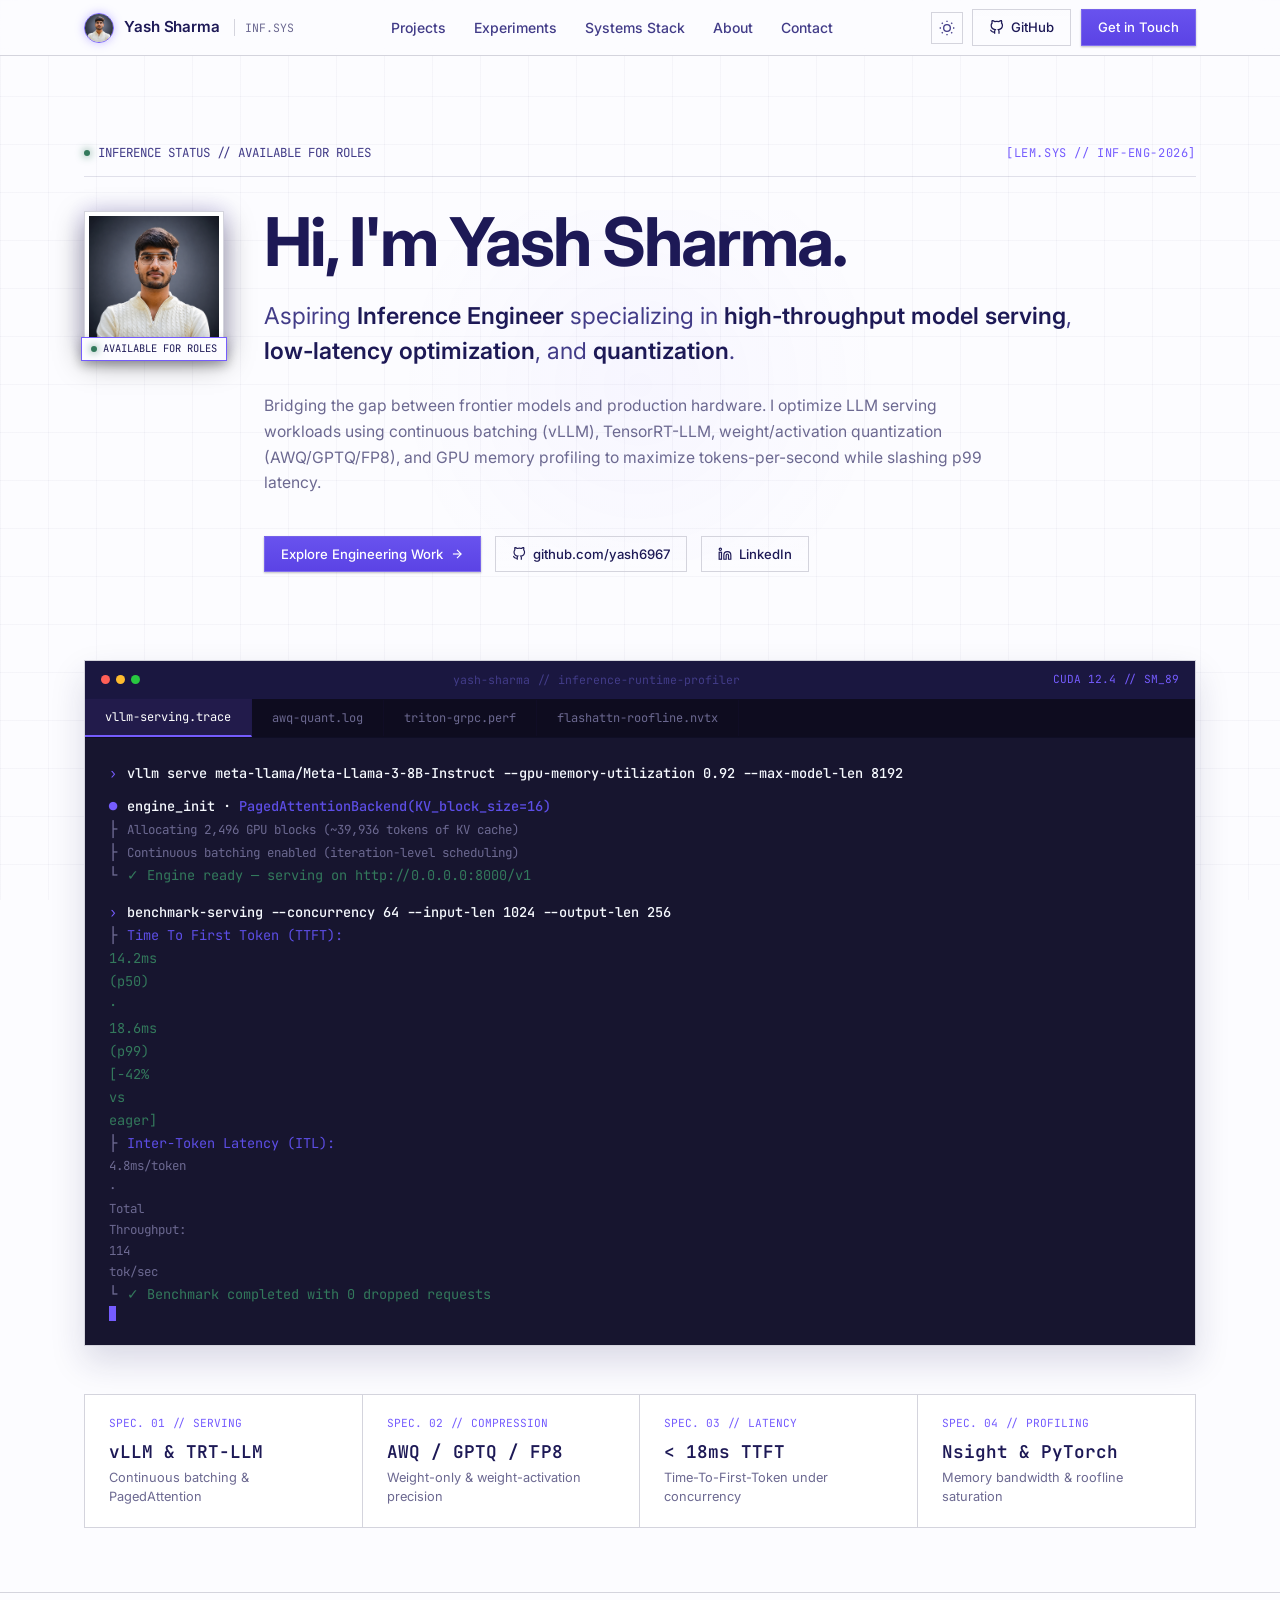
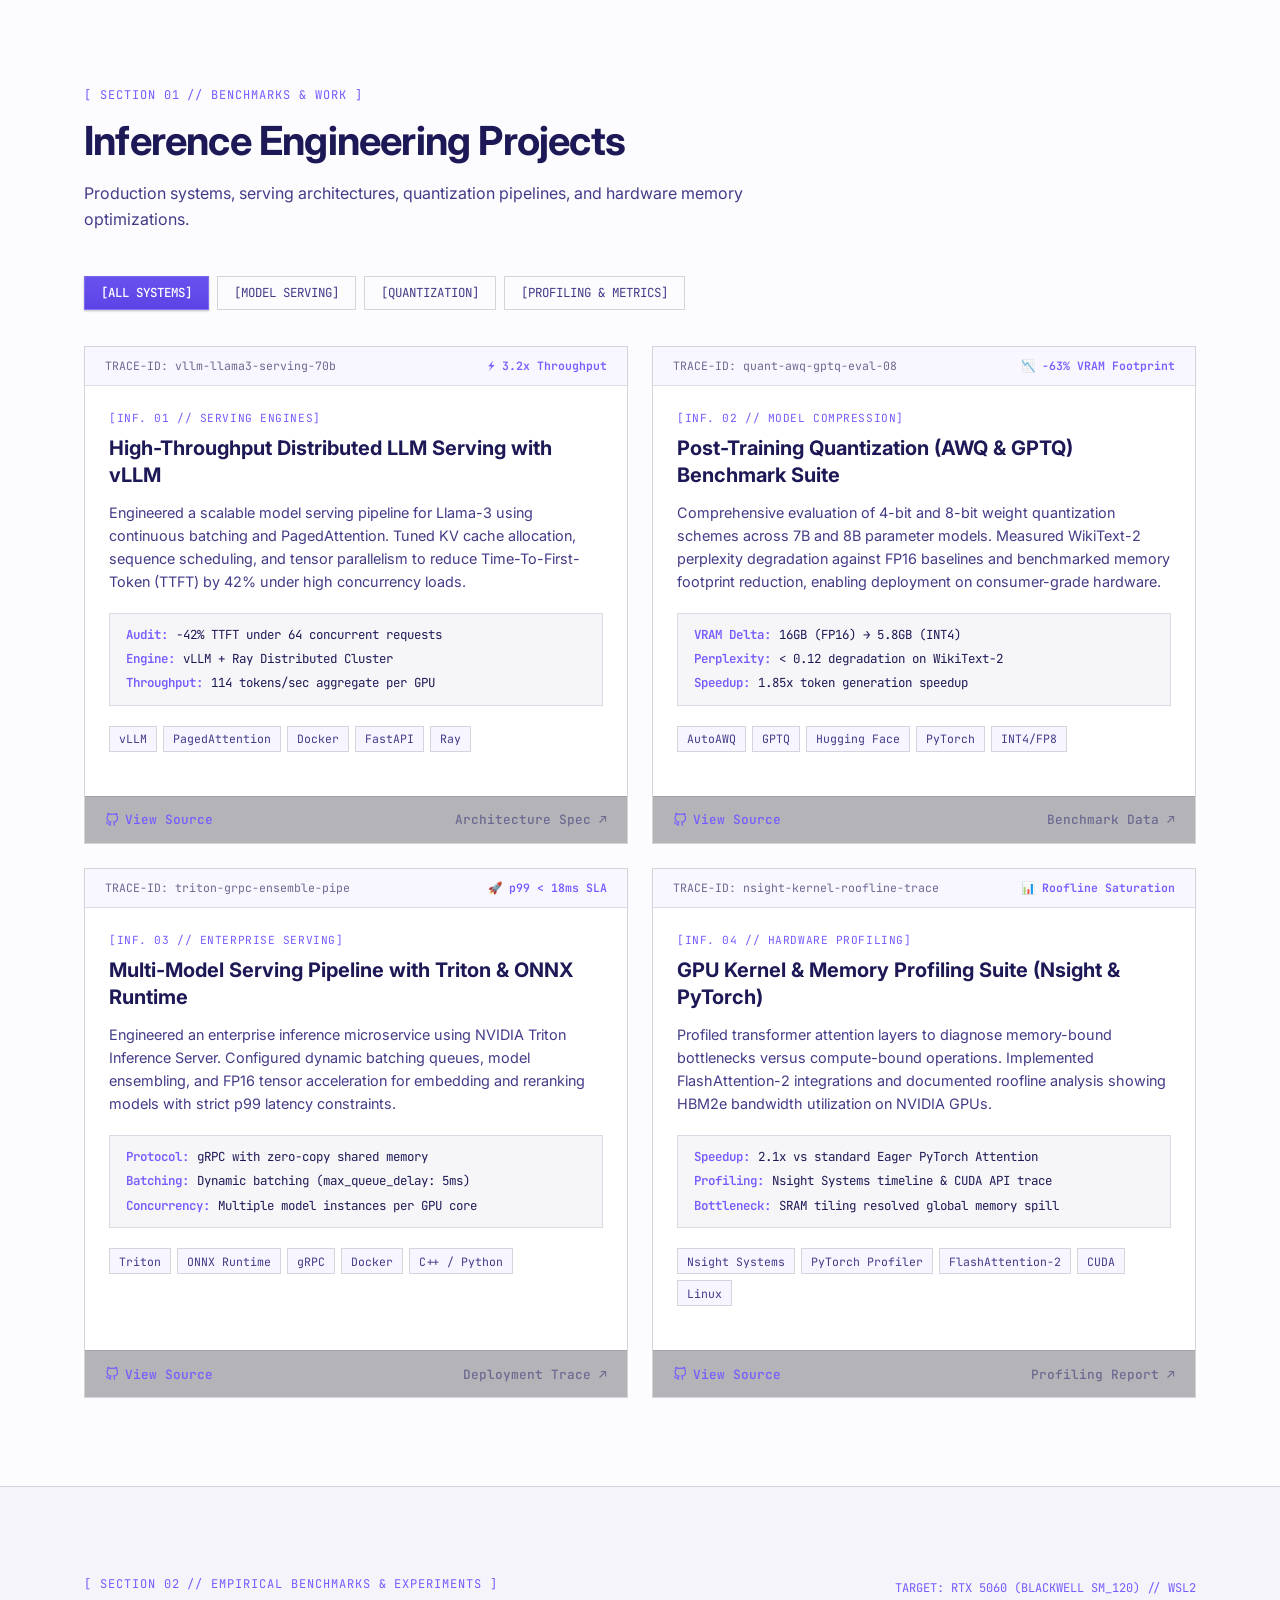
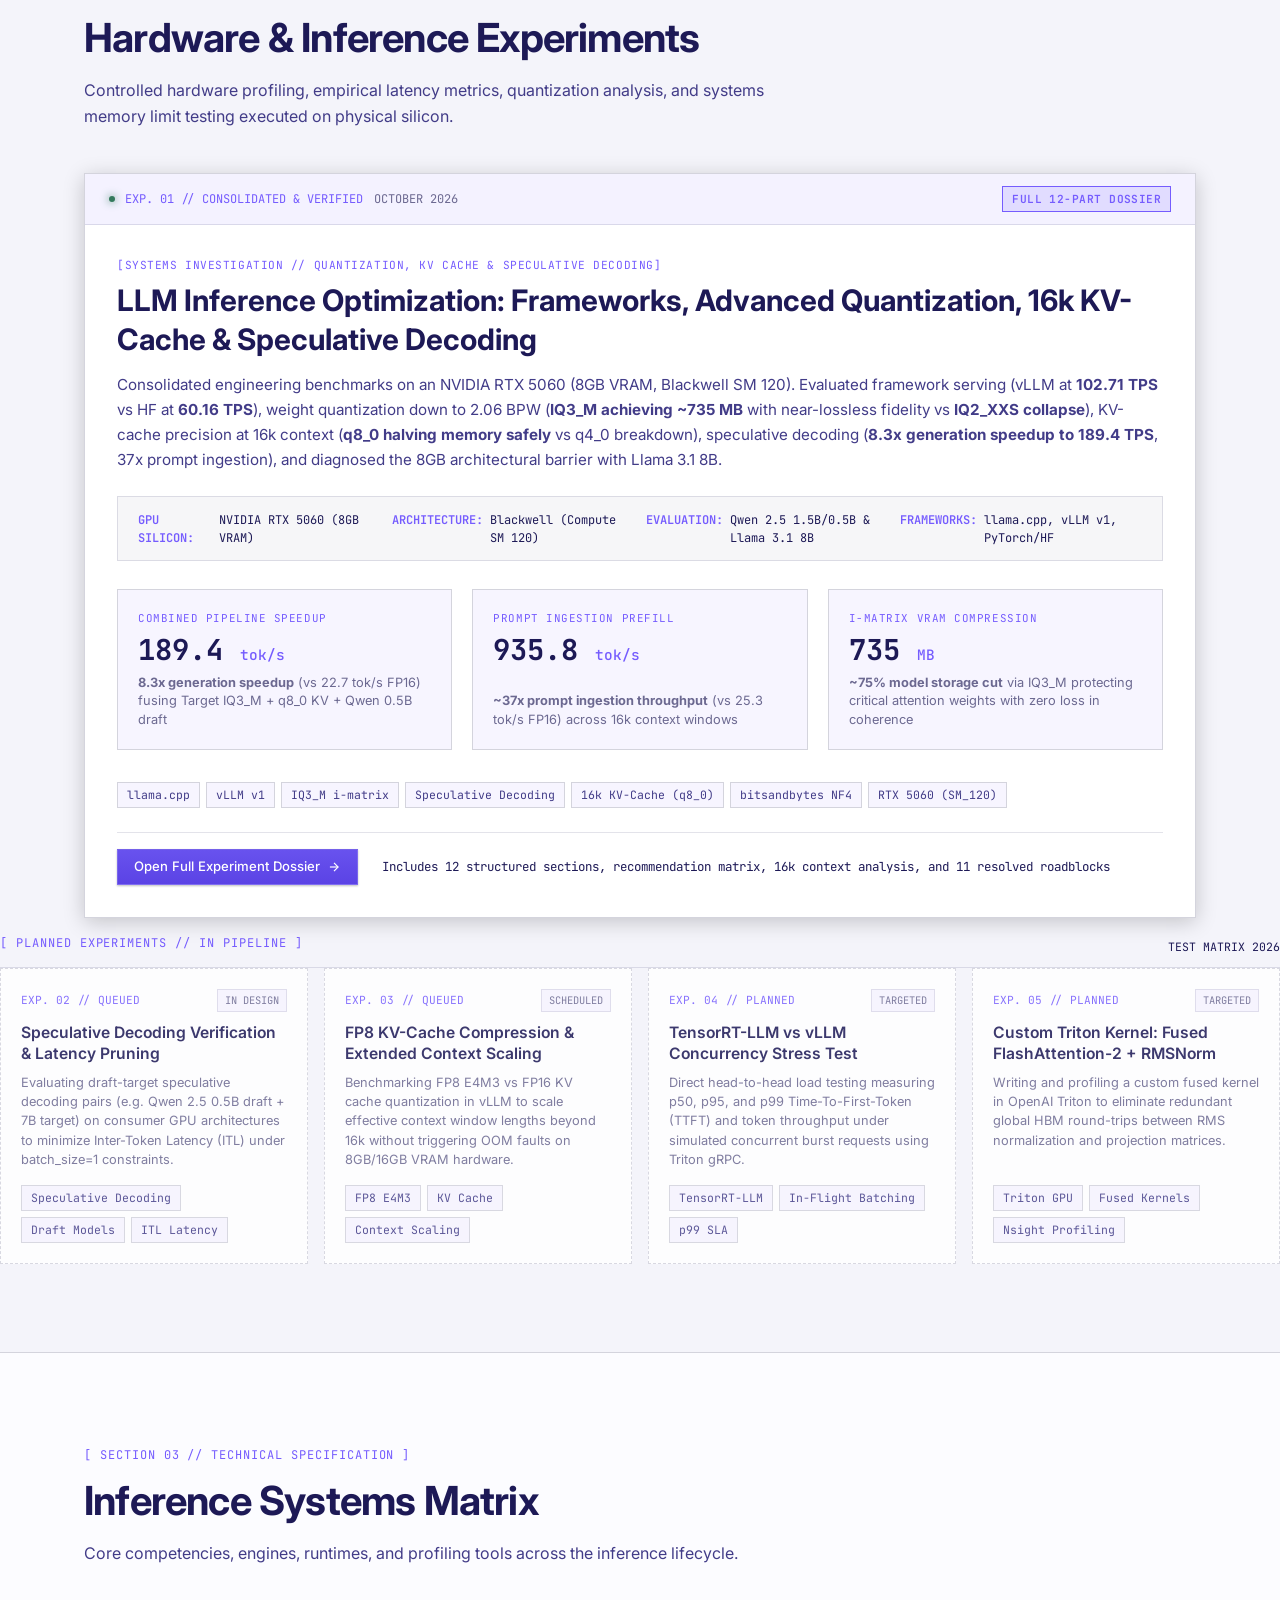
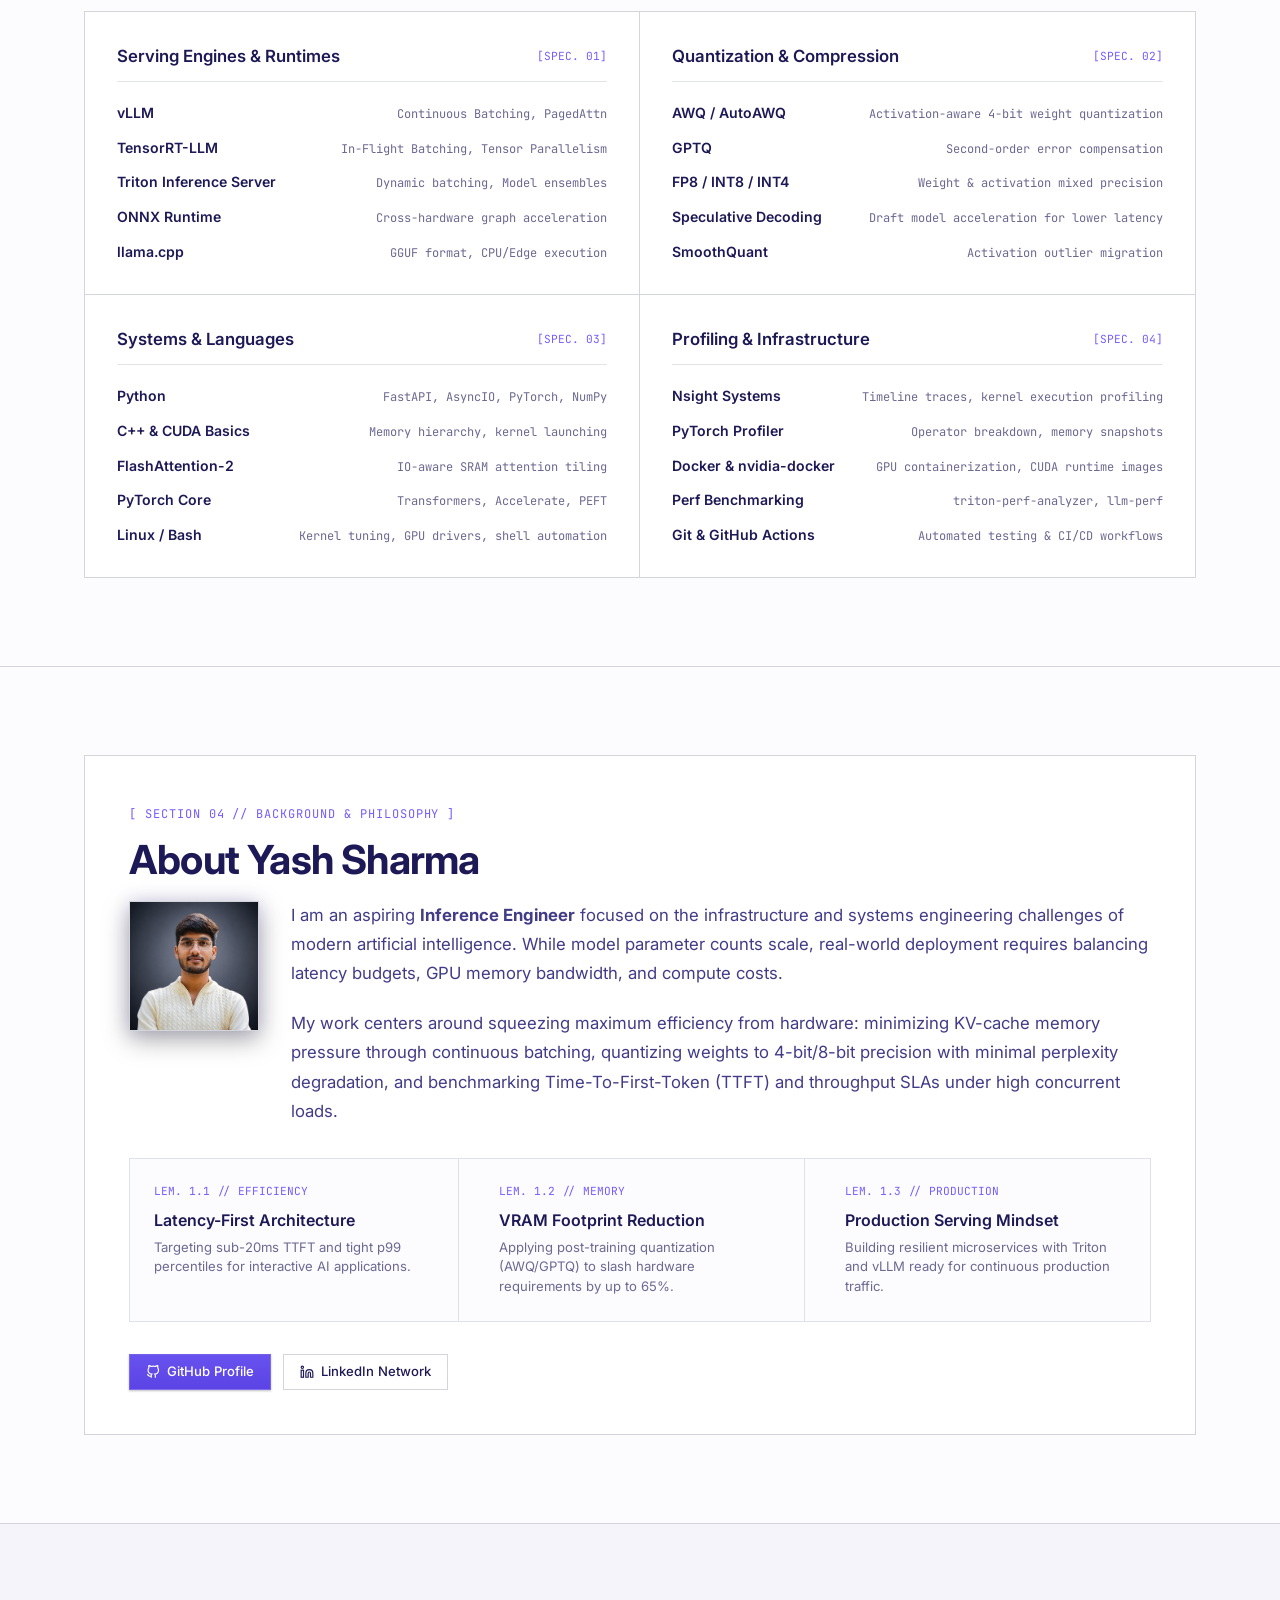
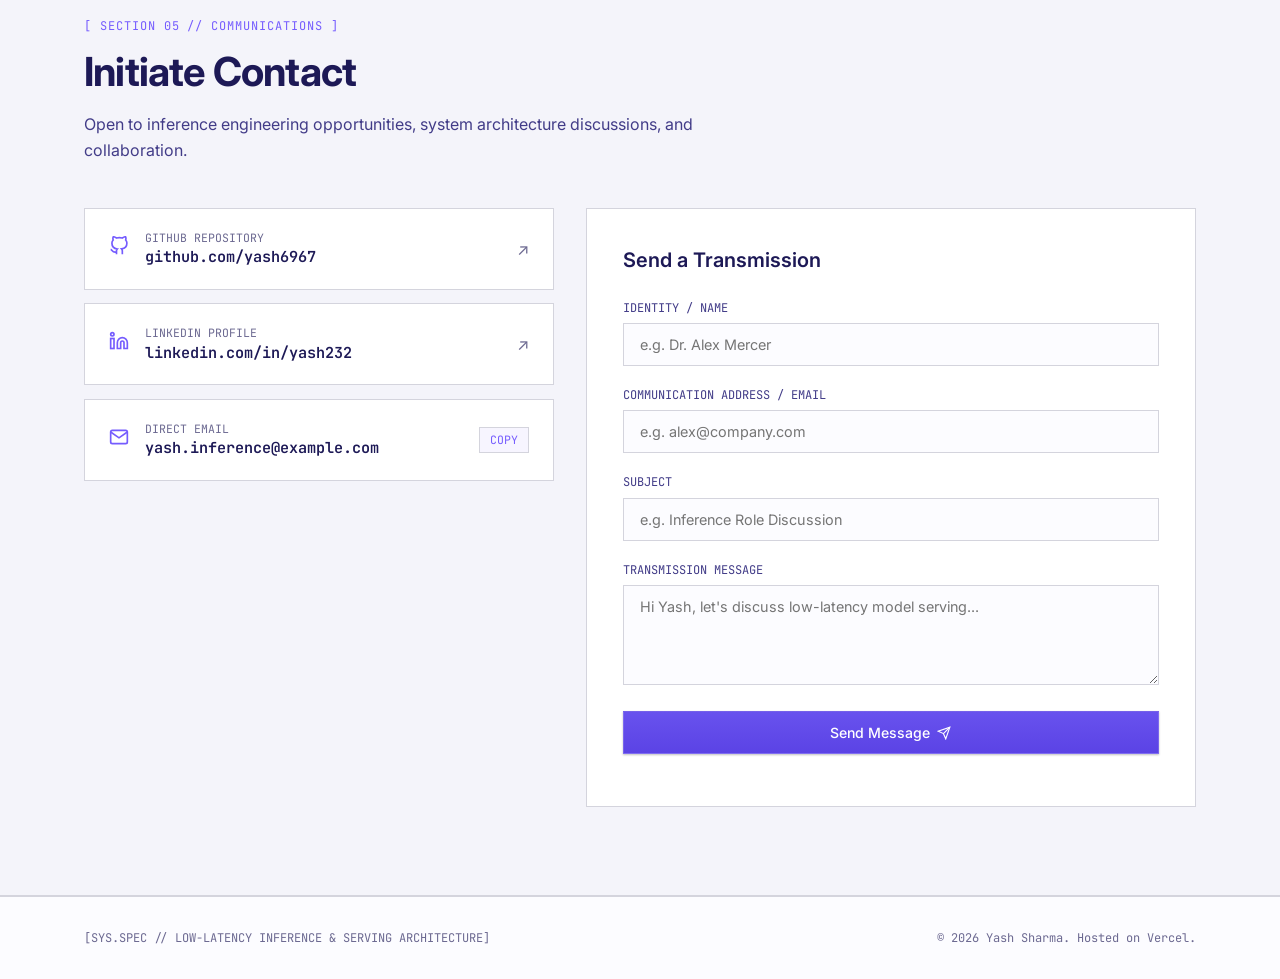
==== commit 9e61d143: "Add profile photo to navbar, hero section, and about section with responsive layouts" ====
--- a/index.html
+++ b/index.html
@@ -24,13 +24,8 @@
     <div class="nav-container">
       
       <div class="nav-brand">
-        <a href="#hero" class="brand-cube" title="Yash Sharma">
-          <!-- Lemma-inspired isometric precision emblem -->
-          <svg viewBox="0 0 24 24" fill="none" stroke="currentColor" stroke-width="2" stroke-linecap="round" stroke-linejoin="round">
-            <path d="M12 2L2 7l10 5 10-5-10-5z"></path>
-            <path d="M2 17l10 5 10-5"></path>
-            <path d="M2 12l10 5 10-5"></path>
-          </svg>
+        <a href="#hero" class="brand-avatar-link" title="Yash Sharma">
+          <img src="images/profile_photo.png" alt="Yash Sharma" class="nav-avatar">
         </a>
         <a href="#hero" class="brand-title">Yash Sharma</a>
         <span class="brand-spec font-mono">INF.SYS</span>
@@ -42,6 +37,15 @@
         <a href="#skills" class="nav-link">Systems Stack</a>
         <a href="#about" class="nav-link">About</a>
         <a href="#contact" class="nav-link">Contact</a>
+        <div class="mobile-nav-extras">
+          <a href="https://github.com/yash6967/" target="_blank" rel="noopener noreferrer" class="btn-lemma">
+            <svg viewBox="0 0 24 24" width="15" height="15" stroke="currentColor" stroke-width="2" fill="none"><path d="M9 19c-5 1.5-5-2.5-7-3m14 6v-3.87a3.37 3.37 0 0 0-.94-2.61c3.14-.35 6.44-1.54 6.44-7A5.44 5.44 0 0 0 20 4.77 5.07 5.07 0 0 0 19.91 1S18.73.65 16 2.48a13.38 13.38 0 0 0-7 0C6.27.65 5.09 1 5.09 1A5.07 5.07 0 0 0 5 4.77a5.44 5.44 0 0 0-1.5 3.78c0 5.42 3.3 6.61 6.44 7A3.37 3.37 0 0 0 9 18.13V22"></path></svg>
+            <span>GitHub (yash6967)</span>
+          </a>
+          <a href="#contact" class="btn-lemma btn-lemma-primary">
+            <span>Get in Touch</span>
+          </a>
+        </div>
       </nav>
 
       <div class="nav-actions">
@@ -62,12 +66,12 @@
           </svg>
         </button>
 
-        <a href="https://github.com/yash6967/" target="_blank" rel="noopener noreferrer" class="btn-lemma" title="GitHub">
+        <a href="https://github.com/yash6967/" target="_blank" rel="noopener noreferrer" class="btn-lemma btn-nav-github" title="GitHub">
           <svg viewBox="0 0 24 24" width="15" height="15" stroke="currentColor" stroke-width="2" fill="none"><path d="M9 19c-5 1.5-5-2.5-7-3m14 6v-3.87a3.37 3.37 0 0 0-.94-2.61c3.14-.35 6.44-1.54 6.44-7A5.44 5.44 0 0 0 20 4.77 5.07 5.07 0 0 0 19.91 1S18.73.65 16 2.48a13.38 13.38 0 0 0-7 0C6.27.65 5.09 1 5.09 1A5.07 5.07 0 0 0 5 4.77a5.44 5.44 0 0 0-1.5 3.78c0 5.42 3.3 6.61 6.44 7A3.37 3.37 0 0 0 9 18.13V22"></path></svg>
           <span>GitHub</span>
         </a>
 
-        <a href="#contact" class="btn-lemma btn-lemma-primary">
+        <a href="#contact" class="btn-lemma btn-lemma-primary btn-nav-contact">
           <span>Get in Touch</span>
         </a>
 
@@ -95,33 +99,51 @@
           <div class="hero-coords font-mono">[LEM.SYS // INF-ENG-2026]</div>
         </div>
 
-        <h1 class="hero-title">
-          Hi, I'm <span class="hero-gradient">Yash Sharma</span>.
-        </h1>
-        
-        <p class="hero-subhead">
-          Aspiring <strong>Inference Engineer</strong> specializing in 
-          <strong>high-throughput model serving</strong>, 
-          <strong>low-latency optimization</strong>, and <strong>quantization</strong>.
-        </p>
-
-        <p class="hero-narrative">
-          Bridging the gap between frontier models and production hardware. I optimize LLM serving workloads using continuous batching (vLLM), TensorRT-LLM, weight/activation quantization (AWQ/GPTQ/FP8), and GPU memory profiling to maximize tokens-per-second while slashing p99 latency.
-        </p>
-
-        <div class="hero-actions">
-          <a href="#projects" class="btn-lemma btn-lemma-primary">
-            <span>Explore Engineering Work</span>
-            <svg viewBox="0 0 24 24" width="14" height="14" stroke="currentColor" stroke-width="2" fill="none"><line x1="5" y1="12" x2="19" y2="12"></line><polyline points="12 5 19 12 12 19"></polyline></svg>
-          </a>
-          <a href="https://github.com/yash6967/" target="_blank" rel="noopener noreferrer" class="btn-lemma">
-            <svg viewBox="0 0 24 24" width="14" height="14" stroke="currentColor" stroke-width="2" fill="none"><path d="M9 19c-5 1.5-5-2.5-7-3m14 6v-3.87a3.37 3.37 0 0 0-.94-2.61c3.14-.35 6.44-1.54 6.44-7A5.44 5.44 0 0 0 20 4.77 5.07 5.07 0 0 0 19.91 1S18.73.65 16 2.48a13.38 13.38 0 0 0-7 0C6.27.65 5.09 1 5.09 1A5.07 5.07 0 0 0 5 4.77a5.44 5.44 0 0 0-1.5 3.78c0 5.42 3.3 6.61 6.44 7A3.37 3.37 0 0 0 9 18.13V22"></path></svg>
-            <span>github.com/yash6967</span>
-          </a>
-          <a href="https://www.linkedin.com/in/yash232/" target="_blank" rel="noopener noreferrer" class="btn-lemma">
-            <svg viewBox="0 0 24 24" width="14" height="14" stroke="currentColor" stroke-width="2" fill="none"><path d="M16 8a6 6 0 0 1 6 6v7h-4v-7a2 2 0 0 0-2-2 2 2 0 0 0-2 2v7h-4v-7a6 6 0 0 1 6-6z"></path><rect x="2" y="9" width="4" height="12"></rect><circle cx="4" cy="4" r="2"></circle></svg>
-            <span>LinkedIn</span>
-          </a>
+        <div class="hero-intro-layout">
+
+          <!-- Profile Photo -->
+          <div class="hero-avatar-wrapper">
+            <div class="hero-avatar-frame">
+              <img src="images/profile_photo.png" alt="Yash Sharma — Inference Engineer" class="hero-avatar-img">
+              <div class="hero-avatar-spec-badge font-mono">
+                <span class="pulse-dot"></span>
+                <span>AVAILABLE FOR ROLES</span>
+              </div>
+            </div>
+          </div>
+
+          <!-- Intro Text -->
+          <div class="hero-intro-text">
+            <h1 class="hero-title">
+              Hi, I'm <span class="hero-gradient">Yash Sharma</span>.
+            </h1>
+            
+            <p class="hero-subhead">
+              Aspiring <strong>Inference Engineer</strong> specializing in 
+              <strong>high-throughput model serving</strong>, 
+              <strong>low-latency optimization</strong>, and <strong>quantization</strong>.
+            </p>
+
+            <p class="hero-narrative">
+              Bridging the gap between frontier models and production hardware. I optimize LLM serving workloads using continuous batching (vLLM), TensorRT-LLM, weight/activation quantization (AWQ/GPTQ/FP8), and GPU memory profiling to maximize tokens-per-second while slashing p99 latency.
+            </p>
+
+            <div class="hero-actions">
+              <a href="#projects" class="btn-lemma btn-lemma-primary">
+                <span>Explore Engineering Work</span>
+                <svg viewBox="0 0 24 24" width="14" height="14" stroke="currentColor" stroke-width="2" fill="none"><line x1="5" y1="12" x2="19" y2="12"></line><polyline points="12 5 19 12 12 19"></polyline></svg>
+              </a>
+              <a href="https://github.com/yash6967/" target="_blank" rel="noopener noreferrer" class="btn-lemma">
+                <svg viewBox="0 0 24 24" width="14" height="14" stroke="currentColor" stroke-width="2" fill="none"><path d="M9 19c-5 1.5-5-2.5-7-3m14 6v-3.87a3.37 3.37 0 0 0-.94-2.61c3.14-.35 6.44-1.54 6.44-7A5.44 5.44 0 0 0 20 4.77 5.07 5.07 0 0 0 19.91 1S18.73.65 16 2.48a13.38 13.38 0 0 0-7 0C6.27.65 5.09 1 5.09 1A5.07 5.07 0 0 0 5 4.77a5.44 5.44 0 0 0-1.5 3.78c0 5.42 3.3 6.61 6.44 7A3.37 3.37 0 0 0 9 18.13V22"></path></svg>
+                <span>github.com/yash6967</span>
+              </a>
+              <a href="https://www.linkedin.com/in/yash232/" target="_blank" rel="noopener noreferrer" class="btn-lemma">
+                <svg viewBox="0 0 24 24" width="14" height="14" stroke="currentColor" stroke-width="2" fill="none"><path d="M16 8a6 6 0 0 1 6 6v7h-4v-7a2 2 0 0 0-2-2 2 2 0 0 0-2 2v7h-4v-7a6 6 0 0 1 6-6z"></path><rect x="2" y="9" width="4" height="12"></rect><circle cx="4" cy="4" r="2"></circle></svg>
+                <span>LinkedIn</span>
+              </a>
+            </div>
+          </div>
+
         </div>
 
         <!-- Interactive Lemma-Style Terminal / Trace Inspector -->
@@ -691,14 +713,18 @@
         <div class="about-box">
           <span class="section-tag">[ SECTION 04 // BACKGROUND & PHILOSOPHY ]</span>
           <h2 class="section-title">About Yash Sharma</h2>
-          
-          <p class="about-p">
-            I am an aspiring <strong>Inference Engineer</strong> focused on the infrastructure and systems engineering challenges of modern artificial intelligence. While model parameter counts scale, real-world deployment requires balancing latency budgets, GPU memory bandwidth, and compute costs.
-          </p>
-
-          <p class="about-p">
-            My work centers around squeezing maximum efficiency from hardware: minimizing KV-cache memory pressure through continuous batching, quantizing weights to 4-bit/8-bit precision with minimal perplexity degradation, and benchmarking Time-To-First-Token (TTFT) and throughput SLAs under high concurrent loads.
-          </p>
+
+          <div class="about-identity-row">
+            <img src="images/profile_photo.png" alt="Yash Sharma" class="about-avatar">
+            <div class="about-identity-text">
+              <p class="about-p">
+                I am an aspiring <strong>Inference Engineer</strong> focused on the infrastructure and systems engineering challenges of modern artificial intelligence. While model parameter counts scale, real-world deployment requires balancing latency budgets, GPU memory bandwidth, and compute costs.
+              </p>
+              <p class="about-p" style="margin-bottom: 0;">
+                My work centers around squeezing maximum efficiency from hardware: minimizing KV-cache memory pressure through continuous batching, quantizing weights to 4-bit/8-bit precision with minimal perplexity degradation, and benchmarking Time-To-First-Token (TTFT) and throughput SLAs under high concurrent loads.
+              </p>
+            </div>
+          </div>
 
           <div class="about-features-grid">
             <div class="about-feature-item">
--- a/style.css
+++ b/style.css
@@ -203,6 +203,30 @@
   gap: 0.65rem;
 }
 
+.brand-avatar-link {
+  display: inline-flex;
+  align-items: center;
+  justify-content: center;
+  text-decoration: none;
+}
+
+.nav-avatar {
+  width: 30px;
+  height: 30px;
+  border-radius: 50%;
+  object-fit: cover;
+  border: 1.5px solid var(--brand-purple);
+  box-shadow: 0 0 10px rgba(117, 92, 254, 0.4);
+  transition: var(--transition);
+  display: block;
+}
+
+.brand-avatar-link:hover .nav-avatar {
+  transform: scale(1.08);
+  border-color: #ffffff;
+  box-shadow: 0 0 14px rgba(117, 92, 254, 0.7);
+}
+
 .brand-cube {
   width: 20px;
   height: 18px;
@@ -398,6 +422,65 @@
   letter-spacing: 0.05em;
 }
 
+.hero-intro-layout {
+  display: flex;
+  align-items: flex-start;
+  gap: 2.5rem;
+  margin-bottom: 2rem;
+}
+
+.hero-avatar-wrapper {
+  flex-shrink: 0;
+  padding-top: 0.35rem;
+}
+
+.hero-avatar-frame {
+  position: relative;
+  width: 140px;
+  height: 140px;
+  border-radius: var(--radius-none);
+  border: 1px solid var(--border-line);
+  padding: 4px;
+  background: var(--bg-surface);
+  box-shadow: 0 10px 28px rgba(0, 0, 0, 0.4), 0 0 20px rgba(117, 92, 254, 0.2);
+  transition: var(--transition);
+}
+
+.hero-avatar-frame:hover {
+  border-color: var(--brand-purple);
+  box-shadow: 0 12px 36px rgba(117, 92, 254, 0.35);
+  transform: translateY(-2px);
+}
+
+.hero-avatar-img {
+  width: 100%;
+  height: 100%;
+  object-fit: cover;
+  border-radius: var(--radius-none);
+  display: block;
+}
+
+.hero-avatar-spec-badge {
+  position: absolute;
+  bottom: -11px;
+  left: 50%;
+  transform: translateX(-50%);
+  background: var(--bg-primary);
+  border: 0.5px solid var(--brand-purple);
+  padding: 0.2rem 0.55rem;
+  font-size: 0.65rem;
+  color: var(--text-primary);
+  white-space: nowrap;
+  display: flex;
+  align-items: center;
+  gap: 0.4rem;
+  box-shadow: 0 4px 12px rgba(0, 0, 0, 0.3);
+}
+
+.hero-intro-text {
+  flex: 1;
+}
+
 .hero-title {
   font-size: clamp(2.4rem, 5.5vw, 4.2rem);
   font-weight: 700;
@@ -947,6 +1030,34 @@
   position: relative;
 }
 
+.about-identity-row {
+  display: flex;
+  align-items: flex-start;
+  gap: 2rem;
+  margin-bottom: 1.5rem;
+}
+
+.about-avatar {
+  width: 130px;
+  height: 130px;
+  object-fit: cover;
+  object-position: center top;
+  border: 1px solid var(--border-line);
+  border-radius: var(--radius-none);
+  flex-shrink: 0;
+  box-shadow: 0 8px 24px rgba(0, 0, 0, 0.35), 0 0 16px rgba(117, 92, 254, 0.15);
+  transition: var(--transition);
+}
+
+.about-avatar:hover {
+  border-color: var(--brand-purple);
+  box-shadow: 0 10px 30px rgba(117, 92, 254, 0.3);
+}
+
+.about-identity-text {
+  flex: 1;
+}
+
 .about-p {
   font-size: 1.05rem;
   color: var(--text-secondary);
@@ -1198,18 +1309,81 @@
   }
 }
 
+.mobile-nav-extras {
+  display: none;
+}
+
 @media (max-width: 768px) {
+  /* Prevent horizontal scroll globally */
+  html, body {
+    max-width: 100vw;
+    overflow-x: hidden;
+  }
+
+  /* Taskbar / Navbar Clean Mobile Layout */
+  .navbar {
+    height: 52px;
+  }
+
+  .nav-container {
+    padding: 0 1rem;
+  }
+
+  /* Scale down nav avatar on mobile */
+  .nav-avatar {
+    width: 26px;
+    height: 26px;
+  }
+
+  /* REMOVE Yash Sharma from taskbar on mobile view */
+  .brand-title {
+    display: none !important;
+  }
+
+  /* REMOVE INF.SYS from taskbar on mobile view */
+  .brand-spec {
+    display: none !important;
+  }
+
+  /* REMOVE GitHub button from taskbar on mobile view */
+  .btn-nav-github {
+    display: none !important;
+  }
+
+  /* REMOVE Get in Touch button from taskbar on mobile view */
+  .btn-nav-contact {
+    display: none !important;
+  }
+
+  .nav-brand {
+    gap: 0;
+  }
+
+  .brand-cube {
+    width: 24px;
+    height: 24px;
+  }
+
+  .nav-actions {
+    gap: 0.5rem;
+  }
+
+  /* Mobile Navigation Dropdown */
   .nav-links {
     position: fixed;
-    top: 56px;
+    top: 52px;
     left: 0;
     right: 0;
+    max-height: calc(100vh - 52px);
+    overflow-y: auto;
     background: var(--bg-primary);
     border-bottom: 0.5px solid var(--border-line);
     flex-direction: column;
-    padding: 1.5rem;
-    gap: 1.25rem;
+    padding: 1.5rem 1.25rem 2rem;
+    gap: 1.15rem;
     display: none;
+    box-shadow: 0 16px 36px rgba(0, 0, 0, 0.45);
+    z-index: 1001;
   }
 
   .nav-links.open {
@@ -1220,25 +1394,369 @@
     display: flex;
   }
 
+  .mobile-nav-extras {
+    display: flex;
+    flex-direction: column;
+    gap: 0.75rem;
+    margin-top: 0.75rem;
+    padding-top: 1rem;
+    border-top: 0.5px solid var(--border-hairline);
+    width: 100%;
+  }
+
+  .mobile-nav-extras .btn-lemma {
+    width: 100%;
+    justify-content: center;
+    padding: 0.65rem 1rem;
+  }
+
+  /* Container adjustments */
+  .container {
+    padding: 0 1rem;
+  }
+
+  /* Hero Section */
+  .hero-section {
+    padding: 3.5rem 0 2.5rem;
+  }
+
+  .hero-intro-layout {
+    flex-direction: column;
+    align-items: center;
+    gap: 1.75rem;
+    text-align: center;
+  }
+
+  .hero-avatar-wrapper {
+    padding-top: 0;
+  }
+
+  .hero-avatar-frame {
+    width: 120px;
+    height: 120px;
+  }
+
+  .hero-avatar-spec-badge {
+    font-size: 0.6rem;
+    padding: 0.18rem 0.45rem;
+  }
+
+  .hero-intro-text {
+    text-align: left;
+  }
+
+  .hero-header-box {
+    flex-direction: column;
+    align-items: flex-start;
+    gap: 0.4rem;
+  }
+
+  .hero-title {
+    font-size: clamp(2rem, 8vw, 2.75rem);
+  }
+
+  .hero-subhead {
+    font-size: 1.05rem;
+  }
+
+  .hero-narrative {
+    font-size: 0.92rem;
+  }
+
+  .hero-actions {
+    flex-direction: column;
+    align-items: stretch;
+  }
+
+  .hero-actions .btn-lemma {
+    width: 100%;
+    justify-content: center;
+  }
+
+  /* Stats Table Grid */
   .stats-table-grid {
     grid-template-columns: 1fr;
-  }
+    margin-top: 2rem;
+  }
+
   .stats-cell {
     border-right: none !important;
     border-bottom: 0.5px solid var(--border-line);
-  }
+    padding: 1rem 1.25rem;
+  }
+
   .stats-cell:last-child {
     border-bottom: none;
   }
 
-  .hero-actions {
+  /* Terminal Window */
+  .terminal-window {
+    margin-top: 1.25rem;
+  }
+
+  .terminal-header {
+    padding: 0 0.75rem;
+    height: 36px;
+  }
+
+  .terminal-header .text-purple {
+    display: none !important;
+  }
+
+  .terminal-title {
+    font-size: 0.68rem;
+    white-space: nowrap;
+    overflow: hidden;
+    text-overflow: ellipsis;
+    max-width: 180px;
+  }
+
+  .terminal-nav {
+    overflow-x: auto;
+    -webkit-overflow-scrolling: touch;
+  }
+
+  .term-tab {
+    padding: 0.5rem 0.85rem;
+    font-size: 0.7rem;
+  }
+
+  .terminal-body {
+    padding: 1rem;
+    font-size: 0.78rem;
+    overflow-x: auto;
+    -webkit-overflow-scrolling: touch;
+  }
+
+  .term-line {
+    word-break: break-word;
+  }
+
+  /* Filter Bar */
+  .filter-bar {
+    gap: 0.35rem;
+  }
+
+  .filter-btn {
+    padding: 0.35rem 0.75rem;
+    font-size: 0.72rem;
+  }
+
+  /* Project Cards */
+  .projects-grid {
+    grid-template-columns: 1fr;
+  }
+
+  .project-topbar {
+    flex-direction: column;
+    align-items: flex-start;
+    gap: 0.3rem;
+    padding: 0.65rem 1rem;
+  }
+
+  .project-content {
+    padding: 1.25rem 1rem;
+  }
+
+  .project-title {
+    font-size: 1.15rem;
+  }
+
+  .project-audit-box {
+    padding: 0.65rem 0.85rem;
+    font-size: 0.72rem;
+  }
+
+  .project-footer {
+    padding: 0.75rem 1rem;
+    flex-wrap: wrap;
+    gap: 0.65rem;
+  }
+
+  /* Experiments Section */
+  .experiment-card-featured {
+    box-shadow: none;
+  }
+
+  .exp-featured-topbar {
+    flex-direction: column;
+    align-items: flex-start;
+    gap: 0.4rem;
+    padding: 0.75rem 1rem;
+  }
+
+  .exp-featured-body {
+    padding: 1.25rem 1rem;
+  }
+
+  .exp-featured-title {
+    font-size: 1.25rem;
+  }
+
+  .exp-featured-summary {
+    font-size: 0.88rem;
+  }
+
+  .exp-telemetry-strip {
+    grid-template-columns: 1fr;
+    padding: 0.75rem 0.85rem;
+    gap: 0.5rem;
+    font-size: 0.72rem;
+  }
+
+  .exp-metrics-grid {
+    grid-template-columns: 1fr;
+    gap: 0.75rem;
+  }
+
+  .exp-metric-cell {
+    padding: 1rem;
+  }
+
+  .exp-metric-num {
+    font-size: 1.55rem;
+  }
+
+  .exp-card-actions {
     flex-direction: column;
     align-items: stretch;
-  }
-
-  .btn-lemma {
+    gap: 0.75rem;
+  }
+
+  .exp-card-actions .btn-lemma {
     width: 100%;
     justify-content: center;
+  }
+
+  .upcoming-experiments-grid {
+    grid-template-columns: 1fr;
+  }
+
+  .exp-roadmap-header {
+    flex-direction: column;
+    align-items: flex-start;
+    gap: 0.35rem;
+  }
+
+  /* Skills Matrix */
+  .skills-matrix {
+    grid-template-columns: 1fr;
+  }
+
+  .skill-matrix-cell {
+    padding: 1.25rem 1rem;
+  }
+
+  .skill-item-row {
+    flex-direction: column;
+    gap: 0.2rem;
+  }
+
+  .skill-item-detail {
+    text-align: left;
+  }
+
+  /* About Box */
+  .about-box {
+    padding: 1.5rem 1rem;
+  }
+
+  .about-identity-row {
+    flex-direction: column;
+    align-items: center;
+    text-align: center;
+    gap: 1.25rem;
+  }
+
+  .about-avatar {
+    width: 100px;
+    height: 100px;
+  }
+
+  .about-identity-text {
+    text-align: left;
+  }
+
+  .about-p {
+    font-size: 0.95rem;
+  }
+
+  .about-features-grid {
+    grid-template-columns: 1fr;
+    margin: 1.5rem 0;
+  }
+
+  .about-feature-item {
+    padding: 1rem;
+  }
+
+  /* Contact Section */
+  .contact-grid {
+    grid-template-columns: 1fr;
+    gap: 1.5rem;
+  }
+
+  .contact-tile {
+    padding: 1rem;
+  }
+
+  .tile-val {
+    font-size: 0.82rem;
+    word-break: break-all;
+  }
+
+  .contact-form-box {
+    padding: 1.5rem 1rem;
+  }
+
+  /* Report Page (experiment-1.html) */
+  .report-page {
+    padding: 1rem 1rem 3rem;
+  }
+
+  .report-back-nav {
+    margin-bottom: 1.5rem;
+    padding-bottom: 1rem;
+  }
+
+  .report-back-nav .font-mono.text-purple {
+    display: none !important;
+  }
+
+  .report-title {
+    font-size: clamp(1.6rem, 5.5vw, 2.2rem);
+  }
+
+  .report-lead {
+    font-size: 0.98rem;
+  }
+
+  .report-spec-table th,
+  .report-spec-table td {
+    padding: 0.65rem 0.85rem;
+    font-size: 0.75rem;
+  }
+
+  .data-table th,
+  .data-table td {
+    padding: 0.65rem 0.85rem;
+    font-size: 0.75rem;
+  }
+
+  .output-dialogue-grid {
+    grid-template-columns: 1fr;
+  }
+
+  .waterfall-visual {
+    grid-template-columns: 1fr;
+  }
+
+  .pipeline-compare-grid {
+    grid-template-columns: 1fr;
+  }
+
+  .research-q-grid {
+    grid-template-columns: 1fr;
   }
 }
 
